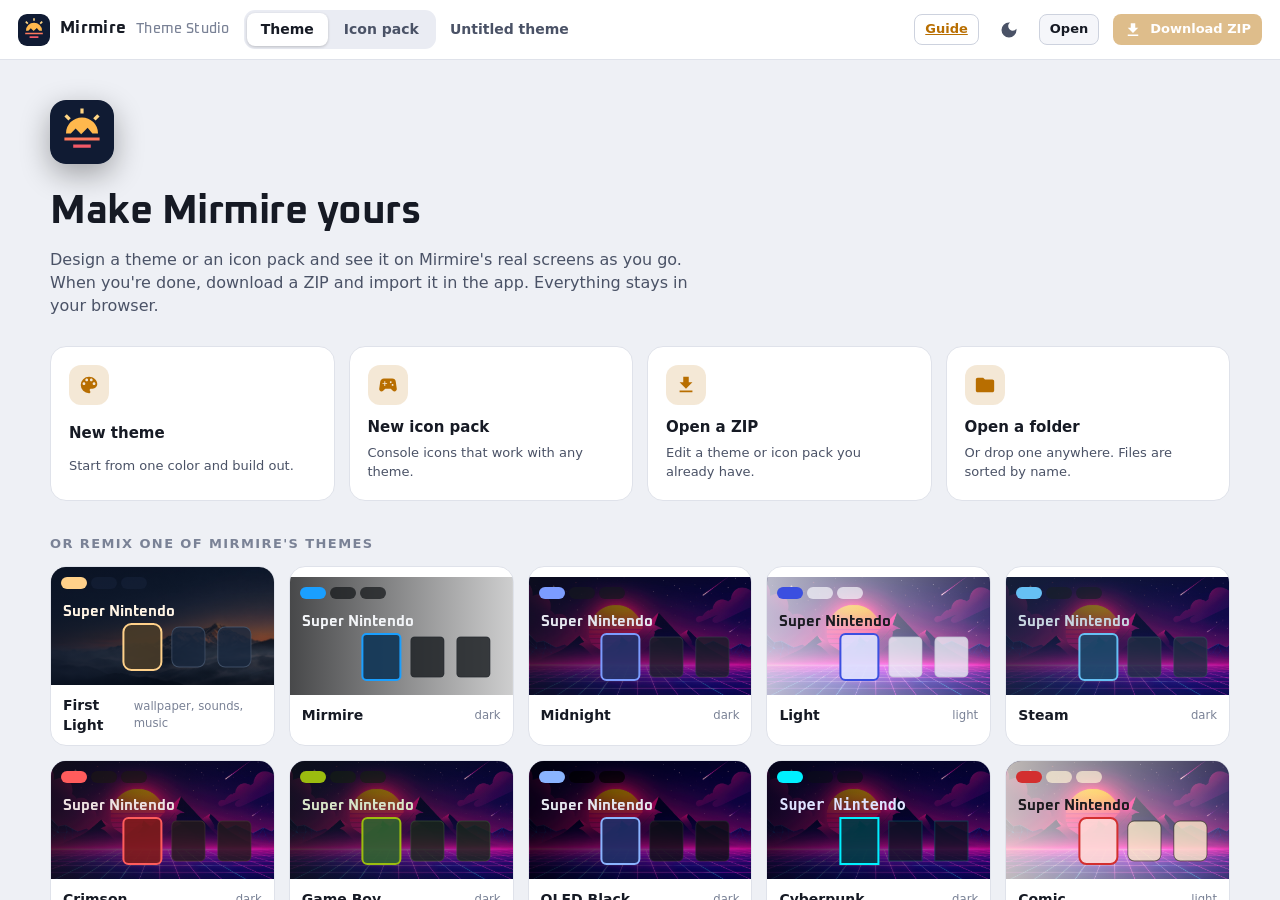
==== docs/theme-maker/index.html @ ee16c451 "Theme Studio: Mirmire logo, button hints that match the app, homebrew sample games Co-Authored-By: C" ====
<!doctype html>
<html lang="en">
<head>
  <meta charset="utf-8">
  <meta name="viewport" content="width=device-width, initial-scale=1">
  <title>Mirmire Theme Studio</title>
  <meta name="description" content="Design themes and console icon packs for Mirmire, the retro game launcher for Android, with a live preview of the app's screens.">
  <link rel="icon" href="assets/mirmire-icon.svg" type="image/svg+xml">
  <link rel="stylesheet" href="studio.css">
</head>
<body>
  <div class="app">
    <header class="bar">
      <div class="brand"><img class="mark" src="assets/mirmire-icon.svg" alt="" width="32" height="32">Mirmire <small>Theme Studio</small></div>
      <div class="seg" id="mode" role="tablist" aria-label="What you're making">
        <button data-mode="theme" class="on">Theme</button>
        <button data-mode="icons">Icon pack</button>
      </div>
      <span class="hide-sm" id="title" style="color:var(--ink-2);font-weight:600;overflow:hidden;text-overflow:ellipsis;white-space:nowrap"></span>
      <span class="spacer"></span>
      <a class="btn ghost small hide-sm" href="https://github.com/Mirmire-Launcher/mirmire/blob/main/docs/CREATING.md" target="_blank" rel="noopener">Guide</a>
      <button class="iconbtn" id="themeBtn" title="Light or dark page"><svg width="20" height="20" viewBox="0 0 24 24" fill="currentColor"><path d="M12 3a9 9 0 1 0 9 9c0-.46-.04-.92-.1-1.36a5.389 5.389 0 0 1-4.4 2.26 5.403 5.403 0 0 1-3.14-9.8c-.44-.06-.9-.1-1.36-.1z"/></svg></button>
      <button class="btn small" id="newBtn">Open</button>
      <button class="btn primary small" id="downloadTop"><svg viewBox="0 0 24 24" fill="currentColor"><path d="M19 9h-4V3H9v6H5l7 7 7-7zM5 18v2h14v-2H5z"/></svg>Download ZIP</button>
    </header>

    <div class="work">
      <nav class="nav" id="nav" aria-label="Sections"></nav>
      <section class="editor" id="editor" aria-label="Editor"></section>
      <section class="stage" aria-label="Live preview">
        <div class="stagebar">
          <div class="seg" id="scenes"></div>
          <span class="spacer"></span>
          <button class="btn small" id="pickBtn" title="Click part of the preview to edit its color">Pick</button>
          <button class="btn small on" id="soundBtn" title="Navigation sounds">Sounds</button>
          <button class="btn small" id="musicBtn" title="Play the theme's music">Music</button>
          <select class="input" id="glyphs" style="width:auto;padding:6px 8px" aria-label="Controller buttons" title="Which controller's buttons the hints show. Matches Settings › Controls in the app."></select>
          <select class="input" id="screenSize" style="width:auto;padding:6px 8px" aria-label="Screen"></select>
          <select class="input" id="frame" style="width:auto;padding:6px 8px" aria-label="Frame"><option value="device">Handheld</option><option value="flat">Screen only</option></select>
        </div>
        <div class="viewport" id="viewport">
          <div class="device" id="device">
            <i class="stick l"></i><i class="stick r"></i><i class="dpad"></i><span class="btns"><i></i><i></i><i></i><i></i><i></i><i></i><i></i><i></i><i></i></span>
            <div class="screen" id="screen" tabindex="0" aria-label="Preview. Use the arrow keys, Enter and Escape."><div class="screen-inner" id="screenInner"></div></div>
          </div>
        </div>
        <div class="stagefoot">
          <div class="paletteStrip" id="strip"></div>
          <div class="checks" id="checks"></div>
          <span class="tip">Arrow keys move · Enter opens · Esc goes back · Q / E switch tabs</span>
        </div>
      </section>
    </div>
  </div>

  <div class="start hidden" id="start"></div>
  <div class="dropzone hidden" id="dropzone"><div>Drop to add<small>A theme or icon pack ZIP, a folder, or loose images, videos and sounds. They're sorted by name.</small></div></div>
  <div class="toast hidden" id="toast" role="status"></div>

  <script type="module" src="js/app.js"></script>
</body>
</html>
---- docs/theme-maker/studio.css ----
@font-face { font-family: Oxanium; src: url("assets/fonts/oxanium_regular.ttf") format("truetype"); font-weight: 400; }
@font-face { font-family: Oxanium; src: url("assets/fonts/oxanium_medium.ttf") format("truetype"); font-weight: 500; }
@font-face { font-family: Oxanium; src: url("assets/fonts/oxanium_semibold.ttf") format("truetype"); font-weight: 600; }
@font-face { font-family: Oxanium; src: url("assets/fonts/oxanium_bold.ttf") format("truetype"); font-weight: 700 900; }

:root {
  --ink: #EEF1F8;
  --ink-2: #A9B1C6;
  --ink-3: #727B93;
  --bg: #0B0D14;
  --panel: #12151F;
  --panel-2: #181C28;
  --panel-3: #202535;
  --line: #262B3B;
  --line-2: #333A50;
  --accent: #FFD18A;
  --accent-ink: #241A11;
  --good: #4FD18B;
  --warn: #FFC857;
  --bad: #FF7A7A;
  --radius: 14px;
  color-scheme: dark;
}
:root[data-theme="light"] {
  --ink: #161A24; --ink-2: #4A5266; --ink-3: #7A8296; --bg: #EEF0F5; --panel: #FFFFFF; --panel-2: #F5F6FA;
  --panel-3: #EAECF3; --line: #DFE2EA; --line-2: #CDD2DE; --accent: #B86E00; --accent-ink: #FFFFFF; color-scheme: light;
}
@media (prefers-color-scheme: light) {
  :root:not([data-theme="dark"]) {
    --ink: #161A24; --ink-2: #4A5266; --ink-3: #7A8296; --bg: #EEF0F5; --panel: #FFFFFF; --panel-2: #F5F6FA;
    --panel-3: #EAECF3; --line: #DFE2EA; --line-2: #CDD2DE; --accent: #B86E00; --accent-ink: #FFFFFF; color-scheme: light;
  }
}

* { box-sizing: border-box; }
html, body { margin: 0; height: 100%; }
body { background: var(--bg); color: var(--ink); font: 14px/1.45 "Inter", "Source Sans 3", system-ui, -apple-system, sans-serif; }
button, input, select, textarea { font: inherit; color: inherit; }
button { cursor: pointer; }
code { font-family: ui-monospace, Menlo, monospace; font-size: .9em; background: var(--panel-3); padding: 1px 5px; border-radius: 5px; }
a { color: var(--accent); }
.hidden { display: none !important; }

/* ---------- app shell ---------- */
.app { display: grid; grid-template-rows: 60px 1fr; height: 100vh; }
.bar { display: flex; align-items: center; gap: 14px; padding: 0 18px; border-bottom: 1px solid var(--line); background: var(--panel); }
.brand { display: flex; align-items: center; gap: 10px; font-family: Oxanium, sans-serif; font-weight: 700; font-size: 17px; letter-spacing: .3px; white-space: nowrap; }
.brand .mark { width: 32px; height: 32px; border-radius: 9px; display: block; box-shadow: 0 0 0 1px #ffffff14; }
.brand small { color: var(--ink-3); font-weight: 500; font-family: inherit; }
.seg { display: inline-flex; padding: 3px; gap: 2px; border-radius: 11px; background: var(--panel-3); }
.seg button { border: 0; background: none; padding: 6px 14px; border-radius: 8px; color: var(--ink-2); font-weight: 600; white-space: nowrap; }
.seg button.on { background: var(--panel); color: var(--ink); box-shadow: 0 1px 3px #0003; }
.spacer { flex: 1; }
.btn { display: inline-flex; align-items: center; gap: 8px; border: 1px solid var(--line-2); background: var(--panel-2); padding: 8px 14px; border-radius: 10px; font-weight: 600; white-space: nowrap; }
.btn:hover { border-color: var(--ink-3); }
.btn.primary { background: var(--accent); color: var(--accent-ink); border-color: transparent; }
.btn.primary:disabled { opacity: .45; cursor: not-allowed; }
.btn.small { padding: 5px 10px; font-size: 13px; border-radius: 8px; }
.btn.ghost { background: none; }
.btn svg { width: 18px; height: 18px; }
.iconbtn { border: 0; background: none; color: var(--ink-2); padding: 6px; border-radius: 8px; display: inline-grid; place-items: center; }
.iconbtn:hover { background: var(--panel-3); color: var(--ink); }

.work { display: grid; grid-template-columns: 64px 380px 1fr; min-height: 0; }
.nav { border-right: 1px solid var(--line); background: var(--panel); display: flex; flex-direction: column; align-items: center; padding: 10px 0; gap: 4px; }
.nav button { width: 48px; height: 48px; border: 0; border-radius: 12px; background: none; color: var(--ink-3); display: grid; place-items: center; position: relative; }
.nav button:hover { color: var(--ink); background: var(--panel-3); }
.nav button.on { color: var(--accent); background: color-mix(in srgb, var(--accent) 14%, transparent); }
.nav button .dot { position: absolute; top: 9px; right: 9px; width: 7px; height: 7px; border-radius: 50%; background: var(--good); }
.nav button[data-tip]:hover::after { content: attr(data-tip); position: absolute; left: 54px; background: var(--panel-3); color: var(--ink); padding: 4px 9px; border-radius: 7px; font-size: 12px; white-space: nowrap; z-index: 20; border: 1px solid var(--line-2); }

.editor { border-right: 1px solid var(--line); background: var(--panel); overflow-y: auto; padding: 20px 20px 80px; }
.editor h2 { font-family: Oxanium, sans-serif; font-size: 20px; margin: 0 0 4px; }
.editor .lede { color: var(--ink-2); margin: 0 0 18px; }
.editor h3 { font-size: 12px; text-transform: uppercase; letter-spacing: 1.2px; color: var(--ink-3); margin: 22px 0 10px; }
.field { display: grid; gap: 6px; margin-bottom: 14px; }
.field > span { font-weight: 600; font-size: 13px; }
.field small, .hint { color: var(--ink-3); font-size: 12px; }
.input, select.input { width: 100%; padding: 9px 11px; border-radius: 10px; border: 1px solid var(--line-2); background: var(--panel-2); outline: none; }
.input:focus { border-color: var(--accent); }
.input.bad { border-color: var(--bad); }
.row2 { display: grid; grid-template-columns: 1fr 1fr; gap: 10px; }
.chips { display: flex; flex-wrap: wrap; gap: 6px; }
.chip { border: 1px solid var(--line-2); background: var(--panel-2); padding: 6px 11px; border-radius: 999px; font-weight: 600; font-size: 13px; color: var(--ink-2); }
.chip.on { background: var(--accent); color: var(--accent-ink); border-color: transparent; }
.toggle { display: flex; align-items: center; justify-content: space-between; gap: 12px; padding: 10px 0; border-bottom: 1px solid var(--line); }
.toggle:last-child { border-bottom: 0; }
.switch { appearance: none; width: 40px; height: 22px; border-radius: 99px; background: var(--line-2); position: relative; cursor: pointer; flex: none; transition: background .15s; }
.switch::after { content: ""; position: absolute; top: 3px; left: 3px; width: 16px; height: 16px; border-radius: 50%; background: #fff; transition: transform .15s; }
.switch:checked { background: var(--accent); }
.switch:checked::after { transform: translateX(18px); }
.slider { display: grid; grid-template-columns: 1fr 44px; align-items: center; gap: 10px; }
.slider input { accent-color: var(--accent); width: 100%; }
.slider output { text-align: right; color: var(--ink-2); font-variant-numeric: tabular-nums; }
.note { background: var(--panel-2); border: 1px solid var(--line); border-radius: 12px; padding: 10px 12px; color: var(--ink-2); font-size: 13px; }
.note.warn { border-color: color-mix(in srgb, var(--warn) 50%, var(--line)); }
.bad-text { color: var(--bad); font-size: 12px; }

/* colors */
.seedrow { display: grid; grid-template-columns: 54px 1fr; gap: 12px; align-items: center; }
.bigswatch { width: 54px; height: 54px; border-radius: 14px; border: 1px solid var(--line-2); position: relative; overflow: hidden; }
.bigswatch input { position: absolute; inset: -10px; width: 80px; height: 80px; opacity: 0; cursor: pointer; }
.picks { display: flex; gap: 6px; flex-wrap: wrap; }
.pick { width: 26px; height: 26px; border-radius: 8px; border: 2px solid transparent; outline: 1px solid var(--line-2); }
.pick:hover { transform: scale(1.1); }
.colorlist { display: grid; gap: 4px; }
.crow { display: grid; grid-template-columns: 34px 1fr 96px; gap: 10px; align-items: center; padding: 5px 6px; border-radius: 10px; }
.crow:hover, .crow.flash { background: var(--panel-2); }
.crow.flash { outline: 2px solid var(--accent); }
.crow .sw { width: 34px; height: 34px; border-radius: 9px; border: 1px solid var(--line-2); position: relative; overflow: hidden; background-image: linear-gradient(45deg, #8884 25%, transparent 25%, transparent 75%, #8884 75%), linear-gradient(45deg, #8884 25%, transparent 25%, transparent 75%, #8884 75%); background-size: 10px 10px; background-position: 0 0, 5px 5px; }
.crow .sw i { position: absolute; inset: 0; }
.crow .sw input { position: absolute; inset: -8px; width: 60px; height: 60px; opacity: 0; cursor: pointer; }
.crow b { display: block; font-size: 13px; }
.crow small { color: var(--ink-3); font-size: 12px; }
.crow .input { padding: 6px 8px; font-family: ui-monospace, Menlo, monospace; font-size: 12px; }
.crow.unset .input { color: var(--ink-3); }

/* drops */
.drop { position: relative; border: 1.5px dashed var(--line-2); border-radius: 12px; padding: 12px; background: var(--panel-2); display: grid; grid-template-columns: 56px 1fr auto; gap: 12px; align-items: center; min-height: 72px; transition: border-color .15s, background .15s; }
.drop.over { border-color: var(--accent); background: color-mix(in srgb, var(--accent) 8%, var(--panel-2)); }
.drop .thumb { width: 56px; height: 48px; border-radius: 8px; background: var(--panel-3); display: grid; place-items: center; overflow: hidden; color: var(--ink-3); }
.drop .thumb img, .drop .thumb video { width: 100%; height: 100%; object-fit: cover; }
.drop .thumb.contain img { object-fit: contain; }
.drop b { display: block; font-size: 13px; }
.drop small { color: var(--ink-3); font-size: 12px; display: block; overflow: hidden; text-overflow: ellipsis; white-space: nowrap; max-width: 190px; }
.drop .warn { color: var(--warn); font-size: 12px; }
.drop input[type=file] { position: absolute; inset: 0; opacity: 0; cursor: pointer; }
.drop .tools { display: flex; gap: 2px; position: relative; z-index: 2; }
.stack { display: grid; gap: 8px; }

.sysgrid { display: grid; grid-template-columns: repeat(4, 1fr); gap: 8px; }
.sys { position: relative; aspect-ratio: 1; border-radius: 12px; border: 1.5px dashed var(--line-2); background: var(--panel-2); display: grid; place-items: center; overflow: hidden; }
.sys.has { border-style: solid; border-color: var(--line); }
.sys.over { border-color: var(--accent); }
.sys img, .sys video { width: 74%; height: 74%; object-fit: contain; }
.sys.bgcell img, .sys.bgcell video { width: 100%; height: 100%; object-fit: cover; }
.sys .lbl { position: absolute; left: 0; right: 0; bottom: 0; font-size: 10px; text-align: center; padding: 3px; background: linear-gradient(transparent, #000a); color: #fff; font-weight: 600; }
.sys .badge { position: absolute; top: 4px; right: 4px; font-size: 9px; background: #000a; color: #fff; padding: 1px 5px; border-radius: 6px; }
.sys .ghost { color: var(--ink-3); font-size: 11px; text-align: center; padding: 6px; }
.sys input[type=file] { position: absolute; inset: 0; opacity: 0; cursor: pointer; }
.sys .x { position: absolute; top: 3px; left: 3px; z-index: 2; background: #000a; color: #fff; border: 0; border-radius: 6px; width: 20px; height: 20px; display: none; padding: 0; line-height: 20px; }
.sys:hover .x { display: block; }
.sys.focus { outline: 2px solid var(--accent); outline-offset: 2px; }

.soundgrid { display: grid; gap: 6px; }
.sound { display: grid; grid-template-columns: 34px 1fr auto; gap: 10px; align-items: center; padding: 8px 10px; border: 1.5px dashed var(--line-2); border-radius: 11px; background: var(--panel-2); position: relative; }
.sound.has { border-style: solid; border-color: var(--line); }
.sound.over { border-color: var(--accent); }
.sound .play { width: 34px; height: 34px; border-radius: 50%; border: 0; background: var(--panel-3); display: grid; place-items: center; color: var(--ink); position: relative; z-index: 2; }
.sound.has .play { background: var(--accent); color: var(--accent-ink); }
.sound b { font-size: 13px; }
.sound small { color: var(--ink-3); font-size: 12px; display: block; }
.sound input[type=file] { position: absolute; inset: 0; opacity: 0; cursor: pointer; }
.sound .tools { position: relative; z-index: 2; display: flex; align-items: center; gap: 4px; }

/* ---------- stage ---------- */
.stage { min-width: 0; display: grid; grid-template-columns: minmax(0, 1fr); grid-template-rows: auto 1fr auto; background:
  radial-gradient(1200px 600px at 50% 40%, color-mix(in srgb, var(--stage-glow, #7C9CFF) 14%, transparent), transparent 70%), var(--bg); }
.stagebar { display: flex; align-items: center; gap: 10px; padding: 14px 20px 0; flex-wrap: wrap; }
.stagebar .seg button { padding: 6px 12px; }
.viewport { position: relative; min-height: 0; min-width: 0; display: grid; place-items: center; padding: 18px; overflow: hidden; }
.device { position: relative; padding: 18px 70px; border-radius: 46px; background: linear-gradient(160deg, #2A2F3D, #12151D); box-shadow: 0 30px 80px #0008, inset 0 1px 0 #ffffff1a, inset 0 -2px 0 #0006; transform-origin: center; }
.device.flat { padding: 10px; border-radius: 22px; }
.device .stick { position: absolute; width: 38px; height: 38px; border-radius: 50%; background: radial-gradient(circle at 40% 35%, #3a4050, #15181f); box-shadow: 0 0 0 3px var(--light, #FFD18A), 0 0 18px 3px var(--light, #FFD18A); }
.device .stick.l { left: 16px; top: 32%; }
.device .stick.r { right: 16px; top: 52%; --light: var(--light-r, #FFD18A); }
.device .btns { position: absolute; right: 14px; top: 14%; display: grid; grid-template-columns: repeat(3, 12px); gap: 2px; }
.device .btns i { width: 12px; height: 12px; border-radius: 50%; background: #3a4050; }
.device .btns i:nth-child(odd) { visibility: hidden; }
.device .dpad { position: absolute; left: 22px; top: 64%; width: 28px; height: 28px; background: linear-gradient(#3a4050, #3a4050) center/9px 100% no-repeat, linear-gradient(#3a4050, #3a4050) center/100% 9px no-repeat; }
.device.flat .stick, .device.flat .btns, .device.flat .dpad { display: none; }
.screen { position: relative; overflow: hidden; border-radius: 10px; background: #000; }
.screen-inner { transform-origin: 0 0; position: absolute; left: 0; top: 0; }
.stagefoot { display: flex; align-items: center; gap: 14px; padding: 0 20px 16px; flex-wrap: wrap; justify-content: center; }
.paletteStrip { display: flex; border-radius: 10px; overflow: hidden; border: 1px solid var(--line); }
.paletteStrip button { width: 26px; height: 26px; border: 0; }
.checks { display: flex; gap: 8px; flex-wrap: wrap; }
.check { font-size: 12px; padding: 4px 10px; border-radius: 99px; background: var(--panel); border: 1px solid var(--line); color: var(--ink-2); display: inline-flex; gap: 6px; align-items: center; }
.check b { font-variant-numeric: tabular-nums; }
.check.good b { color: var(--good); }
.check.low b { color: var(--warn); }
.check.bad b { color: var(--bad); }
.tip { color: var(--ink-3); font-size: 12px; }

/* ---------- start screen ---------- */
.start { position: fixed; inset: 60px 0 0; background: var(--bg); overflow-y: auto; z-index: 30; padding: 40px 32px 60px; }
.start-in { max-width: 1180px; margin: 0 auto; }
.start h1 { font-family: Oxanium, sans-serif; font-size: 40px; margin: 0 0 8px; letter-spacing: -.5px; }
.start .lede { color: var(--ink-2); font-size: 16px; max-width: 640px; margin: 0 0 28px; }
.ways { display: grid; grid-template-columns: repeat(4, 1fr); gap: 14px; margin-bottom: 34px; }
.way { position: relative; text-align: left; border: 1px solid var(--line); background: var(--panel); border-radius: 16px; padding: 18px; display: grid; gap: 6px; transition: transform .15s, border-color .15s; }
.way:hover { transform: translateY(-2px); border-color: var(--accent); }
.way .ic { width: 40px; height: 40px; border-radius: 12px; display: grid; place-items: center; background: color-mix(in srgb, var(--accent) 16%, transparent); color: var(--accent); margin-bottom: 6px; }
.way b { font-size: 15px; }
.way span { color: var(--ink-2); font-size: 13px; }
.way input[type=file] { position: absolute; inset: 0; opacity: 0; cursor: pointer; }
.start h2 { font-size: 13px; text-transform: uppercase; letter-spacing: 1.4px; color: var(--ink-3); margin: 0 0 12px; }
.gallery { display: grid; grid-template-columns: repeat(auto-fill, minmax(210px, 1fr)); gap: 14px; }
.tpl { border: 1px solid var(--line); background: var(--panel); border-radius: 16px; padding: 0; overflow: hidden; text-align: left; transition: transform .15s, border-color .15s; }
.tpl:hover { transform: translateY(-3px); border-color: var(--accent); }
.tpl .mini { height: 118px; position: relative; overflow: hidden; }
.tpl .meta { padding: 10px 12px; display: flex; align-items: center; justify-content: space-between; }
.tpl .meta b { font-size: 14px; }
.tpl .meta small { color: var(--ink-3); }
.mini .mbg { position: absolute; inset: 0; background-size: cover; background-position: center; }
.mini .mtabs { position: absolute; left: 10px; top: 10px; display: flex; gap: 4px; }
.mini .mtabs i { height: 12px; width: 26px; border-radius: 9px; }
.mini .mname { position: absolute; left: 12px; top: 34px; font-weight: 800; font-size: 15px; }
.mini .mtiles { position: absolute; left: 50%; bottom: 14px; display: flex; gap: 6px; transform: translateX(-30%); }
.mini .mtiles i { width: 40px; height: 48px; display: block; }

.toast { position: fixed; bottom: 22px; left: 50%; transform: translateX(-50%); background: var(--panel-3); color: var(--ink); border: 1px solid var(--line-2); padding: 10px 16px; border-radius: 12px; z-index: 60; box-shadow: 0 10px 30px #0006; transition: opacity .2s; }
.dropzone { position: fixed; inset: 0; z-index: 50; background: color-mix(in srgb, var(--bg) 80%, transparent); display: grid; place-items: center; pointer-events: none; }
.dropzone div { border: 2px dashed var(--accent); border-radius: 24px; padding: 40px 60px; font-size: 18px; font-weight: 600; background: var(--panel); text-align: center; }
.dropzone small { display: block; color: var(--ink-3); font-weight: 400; font-size: 14px; margin-top: 6px; }

dialog { border: 1px solid var(--line-2); background: var(--panel); color: var(--ink); border-radius: 18px; padding: 22px; max-width: 560px; width: calc(100% - 32px); }
dialog::backdrop { background: #0009; }
dialog h2 { margin: 0 0 6px; font-family: Oxanium, sans-serif; }
.filelist { max-height: 240px; overflow: auto; font-family: ui-monospace, Menlo, monospace; font-size: 12px; background: var(--panel-2); border: 1px solid var(--line); border-radius: 10px; padding: 8px 10px; color: var(--ink-2); margin: 10px 0; }

@media (max-width: 1100px) {
  .work { grid-template-columns: 56px minmax(0, 1fr); grid-template-rows: auto auto; }
  .stage { grid-column: 1 / -1; grid-row: 1; min-height: 420px; }
  .nav { grid-row: 2; }
  .editor { grid-row: 2; }
  .app { height: auto; }
  .ways { grid-template-columns: 1fr 1fr; }
}
@media (max-width: 640px) {
  .bar { gap: 8px; padding: 0 12px; }
  .brand small, .bar .hide-sm { display: none; }
  .work { grid-template-columns: minmax(0, 1fr); grid-template-rows: auto auto auto; }
  .app { grid-template-columns: minmax(0, 1fr); }
  .brand { font-size: 0; gap: 0; }
  .bar .seg button { padding: 6px 10px; }
  #newBtn { padding: 5px 8px; }
  #downloadTop { font-size: 0; gap: 0; padding: 7px 9px; }
  body { overflow-x: hidden; }
  .stage { grid-row: 1; min-height: 0; }
  .nav { grid-row: 2; flex-direction: row; overflow-x: auto; border-right: 0; border-bottom: 1px solid var(--line); padding: 4px 8px; justify-content: flex-start; position: sticky; top: 0; z-index: 10; }
  .editor { grid-row: 3; }
  .nav button[data-tip]:hover::after { display: none; }
  .device { padding: 8px; border-radius: 18px; }
  .device .stick, .device .btns, .device .dpad { display: none; }
  .viewport { padding: 10px; }
  .stagebar { padding: 10px 12px 0; }
  .stagebar .seg { max-width: 100%; overflow-x: auto; }
  .stagebar .spacer { display: none; }
  .stagefoot { padding: 0 12px 12px; }
  .stagefoot .tip { display: none; }
  #frame { display: none; }
  .editor { padding: 16px; }
  .ways { grid-template-columns: 1fr; }
  .start { padding: 24px 16px; }
  .start h1 { font-size: 30px; }
  .sysgrid { grid-template-columns: repeat(3, 1fr); }
}

/* ======================================================================
   The mock: Mirmire's screens. Values are dp from the app's Compose code.
   ====================================================================== */
.mock { position: relative; overflow: hidden; font-size: 16px; line-height: 1.25; letter-spacing: .15px; user-select: none; }
.mock * { box-sizing: border-box; }
.mock :where(button) { border: 0; background: none; color: inherit; font: inherit; padding: 0; text-align: left; letter-spacing: inherit; cursor: pointer; }
.m-wall { position: absolute; inset: 0; width: 100%; height: 100%; object-fit: cover; }
.m-content { position: absolute; inset: 0; display: flex; flex-direction: column; }
.mock.with-rail .m-content { left: 72px; }
.m-status { height: 24px; flex: none; display: flex; justify-content: space-between; align-items: center; padding: 0 16px; font-size: 13px; font-weight: 500; color: var(--on-bg); font-family: Roboto, system-ui, sans-serif; }
.m-status-r { display: flex; gap: 5px; align-items: center; }
.m-body { flex: 1; min-height: 0; position: relative; padding: 4px 16px 10px; display: flex; flex-direction: column; }
.mock.with-rail .m-body { padding: 4px 24px 10px; }
.m-muted { color: var(--on-sv); }
.m-label-m { font-size: 12px; font-weight: 500; letter-spacing: .5px; }
.m-body-s { font-size: 12px; }
.m-body-m { font-size: 14px; }
.m-title-s { font-size: 14px; font-weight: 600; }
.m-title-l { font-size: 22px; font-weight: 700; color: var(--on-bg); }
.m-headline-s { font-size: 24px; font-weight: 700; color: var(--on-bg); }

/* FocusTile */
.m-tile { position: relative; background: color-mix(in srgb, var(--sc) 92%, transparent); border: var(--rest-border) !important; border-radius: var(--radius); color: var(--on-surface); transition: transform .18s cubic-bezier(.3,1.4,.6,1), background .15s, box-shadow .15s; }
.m-tile.sel { background: color-mix(in srgb, var(--pc) 85%, transparent); border: 2px solid color-mix(in srgb, var(--primary) 80%, transparent) !important; }
.m-tile.foc { background: var(--sch) !important; border: var(--focus-w) solid var(--primary) !important; box-shadow: 0 6px 16px color-mix(in srgb, var(--primary) 45%, transparent); transform: scale(1.04); z-index: 2; }
.mock.cut .m-tile:not(.m-pill):not(.m-round), .mock.cut .m-panel { border-radius: 0; clip-path: polygon(var(--radius) 0, calc(100% - var(--radius)) 0, 100% var(--radius), 100% calc(100% - var(--radius)), calc(100% - var(--radius)) 100%, var(--radius) 100%, 0 calc(100% - var(--radius)), 0 var(--radius)); }
@supports (corner-shape: bevel) {
  .mock.cut .m-tile:not(.m-pill):not(.m-round), .mock.cut .m-panel { clip-path: none; border-radius: var(--radius); corner-shape: bevel; }
}

/* top bar */
.m-topbar { display: flex; align-items: center; gap: 8px; padding: 6px 16px 0; height: 56px; flex: none; }
.m-tabs { display: flex; gap: 6px; flex: 1; align-items: center; padding: 0 8px; }
.m-pill { border-radius: 999px !important; }
.m-tab { display: inline-flex; align-items: center; gap: 8px; padding: 9px 14px; background: color-mix(in srgb, var(--surface) 55%, transparent); font-weight: 500; }
.m-tab.on { background: var(--primary); color: var(--on-primary); font-weight: 700; }
.m-round { width: 44px; height: 44px; border-radius: 50% !important; display: inline-grid !important; place-items: center; background: var(--sch); flex: none; }

/* side rail */
.m-rail { position: absolute; left: 0; top: 0; bottom: 0; width: 72px; background: var(--surface); display: flex; flex-direction: column; align-items: center; gap: 6px; padding: 30px 0 14px; z-index: 3; }
.m-rail-item { width: 52px; height: 44px; border-radius: 14px; display: grid !important; place-items: center; color: var(--on-sv); }
.m-rail-item.on { background: color-mix(in srgb, var(--primary) 14%, transparent); color: var(--primary); }

/* consoles */
.m-hero { padding: 6px 8px 0; }
.m-kicker { font-size: 14px; font-weight: 700; letter-spacing: 2px; display: flex; gap: 6px; align-items: center; }
.m-hero-name { font-size: 36px; font-weight: 800; color: var(--on-bg); line-height: 1.15; white-space: nowrap; }
.m-count { display: flex; align-items: center; gap: 4px; color: var(--on-sv); font-size: 12px; font-weight: 500; margin-top: 4px; }
.m-wheel { flex: 1; position: relative; display: flex; align-items: center; overflow: visible; }
.m-wheel-track { display: flex; align-items: center; gap: 4px; transition: transform .35s cubic-bezier(.2,.8,.2,1); width: max-content; position: absolute; }
.m-console { display: block; overflow: hidden; flex: none; transition: transform .25s, opacity .25s; }
.m-console.far { transform: scale(.8); opacity: .55; }
.m-console.sel.foc { transform: scale(1); }
.m-console-tint { position: absolute; inset: 0; }
.m-console-icon { position: absolute; inset: 14%; display: grid; place-items: center; }
.m-console-icon img { max-width: 100%; max-height: 100%; object-fit: contain; filter: drop-shadow(0 4px 8px #0006); }
.m-noicon { color: var(--on-sv); opacity: .6; }

/* games */
.m-games-head { display: flex; align-items: center; gap: 8px; padding: 6px 4px 10px; }
.m-games-title { display: flex; align-items: center; gap: 10px; flex: 1; min-width: 0; }
.m-games-title .m-title-l { white-space: nowrap; overflow: hidden; text-overflow: ellipsis; }
.m-sysicon { width: 36px; height: 36px; display: grid; place-items: center; flex: none; }
.m-sysicon.sm { width: 18px; height: 18px; }
.m-sysicon img { max-width: 100%; max-height: 100%; object-fit: contain; }
.m-sysicon svg { width: 100%; height: 100%; }
.m-switcher { display: flex; gap: 6px; padding: 3px 10px; border-radius: 999px; background: color-mix(in srgb, var(--sch) 90%, transparent); }
.m-seg { display: inline-flex; align-items: center; gap: 6px; padding: 5px 12px; border-radius: 999px; font-size: 14px; font-weight: 700; color: var(--on-surface); }
.m-seg.on { background: var(--primary); color: var(--on-primary); }
.m-chip { display: inline-flex; align-items: center; gap: 6px; padding: 8px 14px; border-radius: 999px; background: color-mix(in srgb, var(--sch) 90%, transparent); font-size: 14px; font-weight: 500; white-space: nowrap; border: var(--rest-border); }
.m-split { flex: 1; min-height: 0; display: flex; gap: 16px; }
.m-panel { background: color-mix(in srgb, var(--surface) 82%, transparent); border-radius: var(--radius); }
.m-list { flex: .45; padding: 8px; display: flex; flex-direction: column; gap: 4px; overflow: hidden; min-width: 0; }
.m-row { display: flex !important; align-items: center; gap: 12px; padding: 10px 12px; border-radius: 12px !important; background: transparent; flex: none; }
.mock.cut .m-row { clip-path: none !important; }
.m-row.foc { transform: scale(1.02); }
.m-thumb { width: 36px; height: 36px; border-radius: 6px; overflow: hidden; flex: none; }
.m-thumb svg { width: 100%; height: 100%; }
.m-row-text { flex: 1; min-width: 0; display: grid; }
.m-row-text b { font-weight: 500; white-space: nowrap; overflow: hidden; text-overflow: ellipsis; }
.m-row.sel b, .m-row.foc b { font-weight: 700; }
.m-row-text small { font-size: 11px; color: var(--on-sv); font-weight: 500; }
.m-stage { flex: .55; padding: 14px; display: flex; flex-direction: column; gap: 10px; min-width: 0; overflow: hidden; }
.m-stage-media { display: flex; gap: 10px; flex: 1; min-height: 0; }
.m-media { flex: 1.7; border-radius: 14px; background: #000; overflow: hidden; }
.m-media svg, .m-box svg, .m-cover svg, .m-game-art svg, .m-card-art svg, .m-thumb svg { width: 100%; height: 100%; display: block; }
.m-art { width: 100%; height: 100%; object-fit: cover; display: block; }
.m-art.pixel { image-rendering: pixelated; }
.m-box .m-art, .m-media .m-art { object-fit: contain; position: absolute; inset: 0; }
.m-media, .m-box { position: relative; }
.m-stage-media { min-height: 34%; }
.m-box { flex: 1; border-radius: 6px; overflow: hidden; }
.m-stage-meta { display: flex; align-items: center; gap: 6px; }
.m-stage-title { font-size: 26px; font-weight: 800; line-height: 30px; color: var(--on-surface); }
.m-info { display: flex; align-items: center; gap: 4px; color: var(--on-sv); font-size: 12px; font-weight: 500; }
.m-actions { display: flex; align-items: center; gap: 10px; }
.m-status-pill { display: inline-flex; align-items: center; gap: 5px; padding: 4px 10px; border-radius: 999px; font-size: 12px; font-weight: 600; margin-left: auto; white-space: nowrap; }
.m-play { display: inline-flex !important; align-items: center; gap: 8px; min-height: 48px; padding: 12px 22px !important; border-radius: 12px; background: linear-gradient(135deg, var(--play-1), var(--play-2)) !important; color: var(--on-primary) !important; font-weight: 800; letter-spacing: .5px; box-shadow: 0 6px 6px color-mix(in srgb, var(--play-1) 30%, transparent); transition: transform .15s; white-space: nowrap; }
.m-play.foc { border: 2px solid rgba(255,255,255,.9) !important; transform: scale(1.05); box-shadow: 0 8px 18px color-mix(in srgb, var(--play-1) 55%, transparent); }
.mock .m-play:hover { transform: scale(1.03); }

/* game page */
.mock.scene-game .m-body { padding: 0; }
.m-game-art { position: absolute; inset: -20px; opacity: .15; filter: blur(6px); }
.m-iconbtn { position: absolute; left: 4px; top: 4px; width: 48px; height: 48px; display: grid !important; place-items: center; color: var(--on-surface); z-index: 2; }
.m-game { position: absolute; inset: 52px 24px 16px; display: flex; gap: 24px; align-items: flex-start; }
.m-cover { width: 260px; flex: none; aspect-ratio: 16 / 15; border-radius: 16px; overflow: hidden; background: #000; max-height: 100%; }
.m-game-col { display: flex; flex-direction: column; gap: 12px; min-width: 0; }
.m-headline { font-size: 32px; font-weight: 700; color: var(--on-bg); line-height: 1.1; }
.m-pills { display: flex; gap: 8px; flex-wrap: wrap; }
.m-pills .m-status-pill { margin-left: 0; }
.m-info-pill { display: inline-flex; align-items: center; gap: 5px; padding: 4px 10px; border-radius: 999px; background: var(--sch); font-size: 12px; font-weight: 500; white-space: nowrap; }
.m-action { display: inline-flex !important; align-items: center; gap: 8px; padding: 12px 20px; border-radius: 14px !important; background: var(--sch); font-weight: 700; letter-spacing: .5px; white-space: nowrap; }
.m-action.primary { background: var(--primary); color: var(--on-primary); }
.mock.cut .m-action, .mock.cut .m-setrow { clip-path: none !important; }

/* spotlight */
.m-spot { overflow: hidden; display: flex; flex-direction: column; gap: 4px; }
.m-weekly { display: flex; align-items: center; gap: 14px; padding: 12px 16px; border-radius: var(--radius); background: color-mix(in srgb, var(--surface) 82%, transparent); border: var(--rest-border); }
.m-weekly-badge { width: 56px; height: 56px; border-radius: 10px; display: grid; place-items: center; background: color-mix(in srgb, var(--tertiary) 18%, transparent); color: var(--tertiary); flex: none; }
.m-weekly .m-kicker { font-size: 12px; letter-spacing: 1px; }
.m-weekly .m-title-l { font-size: 18px; }
.m-section { font-size: 22px; font-weight: 700; color: var(--on-bg); padding: 12px 24px 8px; position: relative; }
.m-section.under::after { content: ""; position: absolute; left: 24px; bottom: 2px; width: 40px; height: 2px; background: var(--primary); }
.m-shelf { display: flex; gap: 12px; padding: 0 4px; }
.m-card { width: 112px; flex: none; overflow: hidden; display: flex !important; flex-direction: column; }
.m-card.foc { transform: scale(1.06); }
.m-card-art { height: 120px; background: var(--sv); display: block; }
.m-card-foot { padding: 8px 10px; display: grid; }
.m-card-foot b { font-size: 14px; font-weight: 600; white-space: nowrap; overflow: hidden; text-overflow: ellipsis; }
.m-card-foot small { font-size: 11px; color: var(--on-sv); white-space: nowrap; overflow: hidden; text-overflow: ellipsis; }

/* settings */
.mock.scene-settings .m-body { padding: 4px 16px 16px; }
.m-settings { display: flex; gap: 20px; flex: 1; min-height: 0; }
.m-setrail { width: 230px; flex: none; display: flex; flex-direction: column; gap: 6px; overflow: hidden; padding: 0 4px; margin: 0 -4px; }
.m-sethead { display: flex; align-items: center; gap: 12px; margin-bottom: 6px; }
.m-cat { display: flex !important; align-items: center; gap: 14px; padding: 11px 14px; border-radius: 14px !important; background: color-mix(in srgb, var(--sc) 40%, transparent); font-weight: 500; flex: none; }
.m-cat.sel { font-weight: 700; }
.mock.cut .m-cat { clip-path: none !important; }
.m-pane { flex: 1; min-width: 0; display: flex; flex-direction: column; gap: 12px; overflow: hidden; padding: 4px 8px 0; margin: -4px -8px 0; }
.m-panetitle { display: flex; align-items: center; gap: 12px; }
.m-group { text-transform: uppercase; font-size: 12px; font-weight: 700; letter-spacing: 1.5px; color: var(--primary); padding: 8px 0 0 4px; }
.m-setrow { display: flex !important; align-items: center; gap: 14px; padding: 12px 14px; border-radius: 16px !important; flex: none; }
.m-setrow.foc { transform: scale(1.02); }
.m-rowicon { width: 40px; height: 40px; border-radius: 12px; display: grid; place-items: center; color: var(--primary); background: color-mix(in srgb, var(--primary) 15%, transparent); flex: none; }
.m-switch { width: 50px; height: 28px; border-radius: 99px; padding: 3px; background: color-mix(in srgb, var(--outline) 60%, transparent); display: flex; flex: none; }
.m-switch span { width: 22px; height: 22px; border-radius: 50%; background: var(--surface); display: grid; place-items: center; color: var(--primary); }
.m-switch.on { background: var(--primary); justify-content: flex-end; }
.m-switch.on span { background: var(--on-primary); }

/* hints */
.m-hints { position: absolute; right: 12px; bottom: 12px; display: flex; gap: 16px; padding: 6px 14px; border-radius: 99px; background: rgba(0,0,0,.55); color: #fff; font-size: 12px; font-weight: 500; z-index: 5; font-family: Roboto, system-ui, sans-serif; }
.m-hints > span { display: inline-flex; align-items: center; gap: 6px; }
.m-glyph { border-radius: 50%; display: inline-grid; place-items: center; font-weight: 900; line-height: 1; flex: none; }
.m-glyph.sq { background: rgba(255,255,255,.9); color: #15171C; display: inline-flex; align-items: center; justify-content: center; }
.m-glyph.sq b { font-weight: 900; }
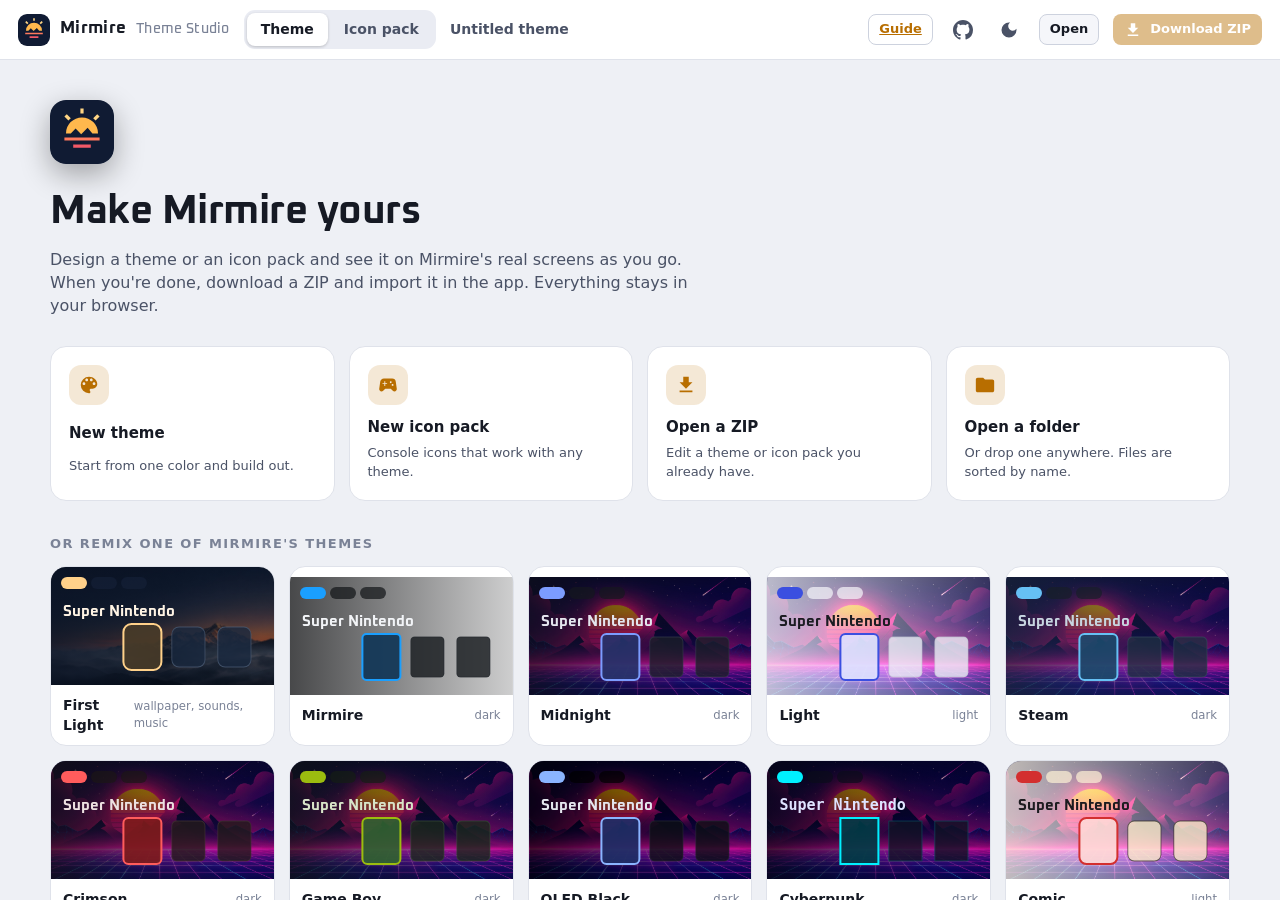
==== commit f8bc8ae7: "Landing page: light and dark mode, icons on links, GitHub links, Download hover fix Co-Authored-By: " ====
--- a/docs/theme-maker/index.html
+++ b/docs/theme-maker/index.html
@@ -19,6 +19,7 @@
       <span class="hide-sm" id="title" style="color:var(--ink-2);font-weight:600;overflow:hidden;text-overflow:ellipsis;white-space:nowrap"></span>
       <span class="spacer"></span>
       <a class="btn ghost small hide-sm" href="https://github.com/Mirmire-Launcher/mirmire/blob/main/docs/CREATING.md" target="_blank" rel="noopener">Guide</a>
+      <a class="iconbtn" href="https://github.com/Mirmire-Launcher/mirmire" target="_blank" rel="noopener" title="Mirmire on GitHub" aria-label="Mirmire on GitHub"><svg width="20" height="20" viewBox="0 0 16 16" fill="currentColor" aria-hidden="true"><path d="M8 0C3.58 0 0 3.58 0 8c0 3.54 2.29 6.53 5.47 7.59.4.07.55-.17.55-.38 0-.19-.01-.82-.01-1.49-2.01.37-2.53-.49-2.69-.94-.09-.23-.48-.94-.82-1.13-.28-.15-.68-.52-.01-.53.63-.01 1.08.58 1.23.82.72 1.21 1.87.87 2.33.66.07-.52.28-.87.51-1.07-1.78-.2-3.64-.89-3.64-3.95 0-.87.31-1.59.82-2.15-.08-.2-.36-1.02.08-2.12 0 0 .67-.21 2.2.82.64-.18 1.32-.27 2-.27.68 0 1.36.09 2 .27 1.53-1.04 2.2-.82 2.2-.82.44 1.1.16 1.92.08 2.12.51.56.82 1.27.82 2.15 0 3.07-1.87 3.75-3.65 3.95.29.25.54.73.54 1.48 0 1.07-.01 1.93-.01 2.2 0 .21.15.46.55.38A8.013 8.013 0 0016 8c0-4.42-3.58-8-8-8z"/></svg></a>
       <button class="iconbtn" id="themeBtn" title="Light or dark page"><svg width="20" height="20" viewBox="0 0 24 24" fill="currentColor"><path d="M12 3a9 9 0 1 0 9 9c0-.46-.04-.92-.1-1.36a5.389 5.389 0 0 1-4.4 2.26 5.403 5.403 0 0 1-3.14-9.8c-.44-.06-.9-.1-1.36-.1z"/></svg></button>
       <button class="btn small" id="newBtn">Open</button>
       <button class="btn primary small" id="downloadTop"><svg viewBox="0 0 24 24" fill="currentColor"><path d="M19 9h-4V3H9v6H5l7 7 7-7zM5 18v2h14v-2H5z"/></svg>Download ZIP</button>
--- a/docs/theme-maker/studio.css
+++ b/docs/theme-maker/studio.css
@@ -57,6 +57,7 @@
 .btn.primary:disabled { opacity: .45; cursor: not-allowed; }
 .btn.small { padding: 5px 10px; font-size: 13px; border-radius: 8px; }
 .btn.ghost { background: none; }
+.btn.danger { background: var(--bad); color: #fff; border-color: transparent; }
 .btn svg { width: 18px; height: 18px; }
 .iconbtn { border: 0; background: none; color: var(--ink-2); padding: 6px; border-radius: 8px; display: inline-grid; place-items: center; }
 .iconbtn:hover { background: var(--panel-3); color: var(--ink); }
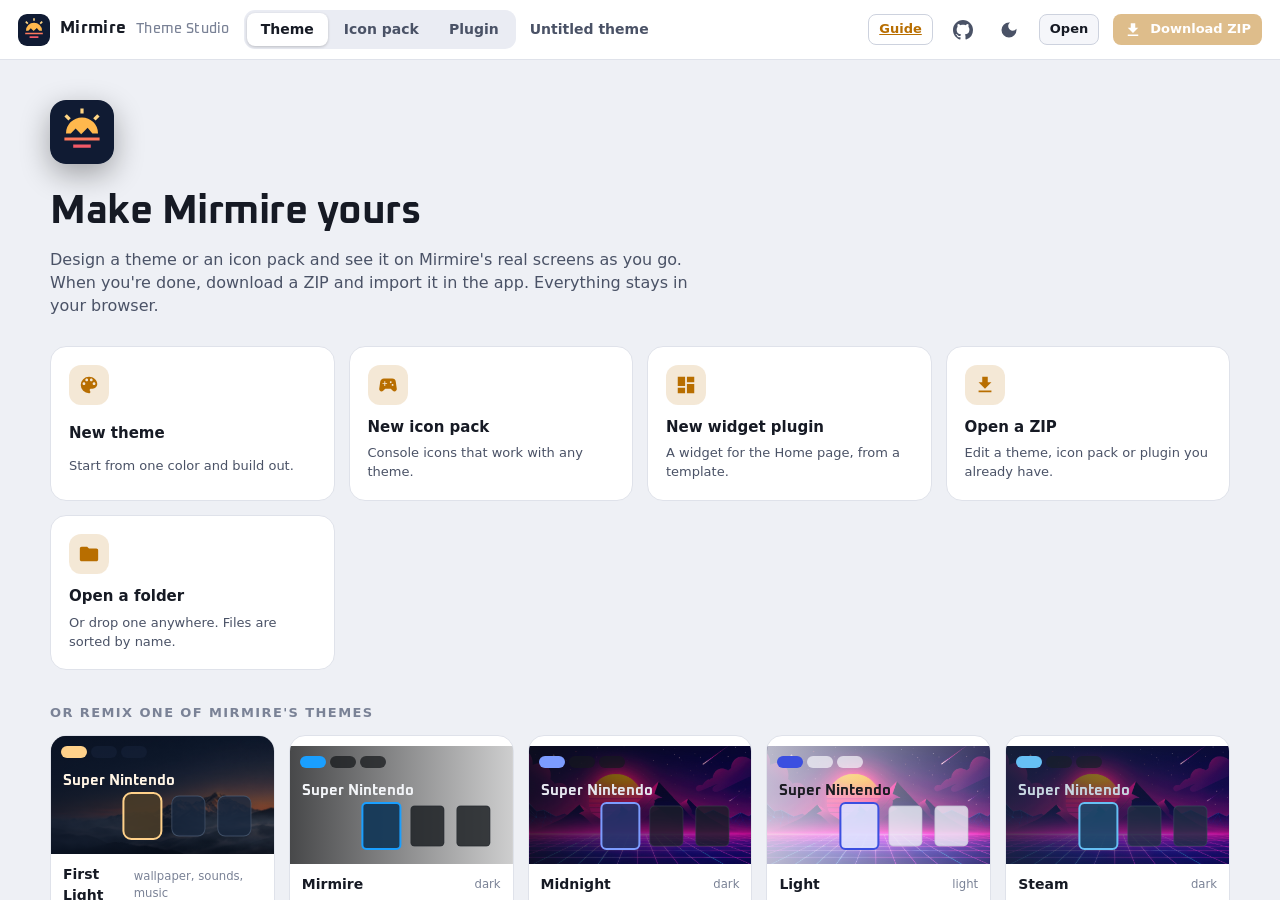
==== commit fdabbf55: "Widget plugins: PLUGINS.md, Home page guide, new features on the site and README, Theme Studio plugi" ====
--- a/docs/theme-maker/index.html
+++ b/docs/theme-maker/index.html
@@ -15,6 +15,7 @@
       <div class="seg" id="mode" role="tablist" aria-label="What you're making">
         <button data-mode="theme" class="on">Theme</button>
         <button data-mode="icons">Icon pack</button>
+        <button data-mode="plugin">Plugin</button>
       </div>
       <span class="hide-sm" id="title" style="color:var(--ink-2);font-weight:600;overflow:hidden;text-overflow:ellipsis;white-space:nowrap"></span>
       <span class="spacer"></span>
@@ -40,8 +41,8 @@
           <select class="input" id="frame" style="width:auto;padding:6px 8px" aria-label="Frame"><option value="device">Handheld</option><option value="flat">Screen only</option></select>
         </div>
         <div class="viewport" id="viewport">
-          <div class="device" id="device">
-            <i class="stick l"></i><i class="stick r"></i><i class="dpad"></i><span class="btns"><i></i><i></i><i></i><i></i><i></i><i></i><i></i><i></i><i></i></span>
+          <div class="device hh" id="device">
+            <div class="grip l"><span class="well"><span class="stick"></span></span><span class="dpad"><i></i><i></i><i></i></span><span class="hh-sys"><i></i></span><span class="grille"><i></i><i></i><i></i><i></i><i></i><i></i><i></i><i></i></span></div><div class="grip r"><span class="face"><b>Y</b><b>X</b><b>B</b><b>A</b></span><span class="well"><span class="stick"></span></span><span class="hh-sys"><i></i></span><span class="grille"><i></i><i></i><i></i><i></i><i></i><i></i><i></i><i></i></span></div>
             <div class="screen" id="screen" tabindex="0" aria-label="Preview. Use the arrow keys, Enter and Escape."><div class="screen-inner" id="screenInner"></div></div>
           </div>
         </div>
--- a/docs/theme-maker/studio.css
+++ b/docs/theme-maker/studio.css
@@ -160,17 +160,47 @@
 .stagebar { display: flex; align-items: center; gap: 10px; padding: 14px 20px 0; flex-wrap: wrap; }
 .stagebar .seg button { padding: 6px 12px; }
 .viewport { position: relative; min-height: 0; min-width: 0; display: grid; place-items: center; padding: 18px; overflow: hidden; }
-.device { position: relative; padding: 18px 70px; border-radius: 46px; background: linear-gradient(160deg, #2A2F3D, #12151D); box-shadow: 0 30px 80px #0008, inset 0 1px 0 #ffffff1a, inset 0 -2px 0 #0006; transform-origin: center; }
+/* Handheld: a rounded-rectangle body with shoulder buttons, recessed sticks with lights, D-pad, face buttons,
+   Start/Select and speaker grilles. Grips are flex columns, so the parts scale with the device. */
+.hh { --hh-light-l: #FFB84D; --hh-light-r: #FF795D; position: relative; isolation: isolate; border-radius: 46px;
+  background: linear-gradient(180deg, #3B4253 0%, #232833 38%, #181B23 100%);
+  box-shadow: 0 40px 80px #000a, inset 0 2px 0 #ffffff26, inset 0 -4px 0 #0008, inset 0 0 0 1px #ffffff0d; }
+.hh::before, .hh::after { content: ""; position: absolute; top: -13px; width: 24%; height: 20px; z-index: -1; border-radius: 14px 14px 4px 4px;
+  background: linear-gradient(180deg, #4A5265, #262B36); box-shadow: inset 0 1px 0 #ffffff30; }
+.hh::before { left: 7%; } .hh::after { right: 7%; }
+.hh .hh-screen { background: #05070A; border-radius: 16px; padding: 10px; box-shadow: inset 0 0 0 1px #ffffff14, 0 0 0 2px #0006; position: relative; z-index: 1; }
+.hh .grip { display: flex; flex-direction: column; align-items: center; justify-content: space-evenly; }
+.hh .well { width: 74%; aspect-ratio: 1; border-radius: 50%; display: grid; place-items: center; background: radial-gradient(circle, #0B0D12 58%, #1E222C 72%); box-shadow: inset 0 3px 6px #000c, 0 1px 0 #ffffff14; }
+.hh .stick { width: 76%; aspect-ratio: 1; border-radius: 50%; position: relative;
+  background: repeating-radial-gradient(circle at 50% 50%, #2C313D 0 3px, #262A35 3px 6px);
+  box-shadow: 0 0 0 3px var(--hh-light-l), 0 0 18px 4px color-mix(in srgb, var(--hh-light-l) 70%, transparent), 0 6px 10px #000b, inset 0 2px 0 #ffffff22; }
+.hh .grip.r .stick { box-shadow: 0 0 0 3px var(--hh-light-r), 0 0 18px 4px color-mix(in srgb, var(--hh-light-r) 70%, transparent), 0 6px 10px #000b, inset 0 2px 0 #ffffff22; }
+.hh .stick::after { content: ""; position: absolute; inset: 30%; border-radius: 50%; background: radial-gradient(circle at 40% 35%, #3A404E, #1C2029); box-shadow: inset 0 1px 0 #ffffff1a; }
+.hh .dpad { width: 62%; aspect-ratio: 1; position: relative; }
+.hh .dpad i { position: absolute; background: linear-gradient(180deg, #2B303B, #171A21); box-shadow: inset 0 1px 0 #ffffff1f, 0 3px 4px #0009; border-radius: 6px; }
+.hh .dpad i:nth-child(1) { left: 34%; right: 34%; top: 2%; bottom: 2%; }
+.hh .dpad i:nth-child(2) { top: 34%; bottom: 34%; left: 2%; right: 2%; }
+.hh .dpad i:nth-child(3) { left: 44%; top: 44%; width: 12%; height: 12%; border-radius: 50%; background: #11141A; box-shadow: inset 0 1px 2px #000; }
+.hh .face { width: 74%; aspect-ratio: 1; position: relative; }
+.hh .face b { position: absolute; width: 33%; aspect-ratio: 1; border-radius: 50%; display: grid; place-items: center;
+  background: radial-gradient(circle at 45% 35%, #333948, #191C24); box-shadow: inset 0 1px 0 #ffffff26, 0 3px 4px #000a;
+  font: 800 clamp(7px, 0.85vw, 12px)/1 system-ui, sans-serif; }
+.hh .face b:nth-child(1) { left: 33.5%; top: 0; color: #F5C518; }
+.hh .face b:nth-child(2) { left: 0; top: 33.5%; color: #4D9BFF; }
+.hh .face b:nth-child(3) { right: 0; top: 33.5%; color: #FF5E63; }
+.hh .face b:nth-child(4) { left: 33.5%; bottom: 0; color: #4FD18B; }
+.hh .hh-sys { display: flex; gap: 10%; width: 70%; justify-content: center; }
+.hh .hh-sys i { width: 30%; height: 7px; border-radius: 5px; background: #0E1016; box-shadow: inset 0 1px 1px #000, 0 1px 0 #ffffff12; }
+.hh .grille { display: grid; grid-template-columns: repeat(4, 4px); gap: 4px; opacity: .7; }
+.hh .grille i { width: 4px; height: 4px; border-radius: 50%; background: #0A0C10; box-shadow: 0 1px 0 #ffffff10; }
+.device { padding: 46px 118px; transform-origin: center; }
+.device .grip { position: absolute; top: 24px; bottom: 24px; width: 118px; }
+.device .grip.l { left: 0; } .device .grip.r { right: 0; }
+.device .well { width: 64%; } .device .dpad { width: 54%; } .device .face { width: 66%; }
 .device.flat { padding: 10px; border-radius: 22px; }
-.device .stick { position: absolute; width: 38px; height: 38px; border-radius: 50%; background: radial-gradient(circle at 40% 35%, #3a4050, #15181f); box-shadow: 0 0 0 3px var(--light, #FFD18A), 0 0 18px 3px var(--light, #FFD18A); }
-.device .stick.l { left: 16px; top: 32%; }
-.device .stick.r { right: 16px; top: 52%; --light: var(--light-r, #FFD18A); }
-.device .btns { position: absolute; right: 14px; top: 14%; display: grid; grid-template-columns: repeat(3, 12px); gap: 2px; }
-.device .btns i { width: 12px; height: 12px; border-radius: 50%; background: #3a4050; }
-.device .btns i:nth-child(odd) { visibility: hidden; }
-.device .dpad { position: absolute; left: 22px; top: 64%; width: 28px; height: 28px; background: linear-gradient(#3a4050, #3a4050) center/9px 100% no-repeat, linear-gradient(#3a4050, #3a4050) center/100% 9px no-repeat; }
-.device.flat .stick, .device.flat .btns, .device.flat .dpad { display: none; }
-.screen { position: relative; overflow: hidden; border-radius: 10px; background: #000; }
+.device.flat::before, .device.flat::after, .device.flat .grip { display: none; }
+.screen { position: relative; overflow: hidden; border-radius: 10px; background: #000; z-index: 1; box-shadow: 0 0 0 10px #05070A, 0 0 0 11px #ffffff14; }
+.device.flat .screen { box-shadow: none; }
 .screen-inner { transform-origin: 0 0; position: absolute; left: 0; top: 0; }
 .stagefoot { display: flex; align-items: center; gap: 14px; padding: 0 20px 16px; flex-wrap: wrap; justify-content: center; }
 .paletteStrip { display: flex; border-radius: 10px; overflow: hidden; border: 1px solid var(--line); }
@@ -243,7 +273,8 @@
   .editor { grid-row: 3; }
   .nav button[data-tip]:hover::after { display: none; }
   .device { padding: 8px; border-radius: 18px; }
-  .device .stick, .device .btns, .device .dpad { display: none; }
+  .device::before, .device::after, .device .grip { display: none; }
+  .device .screen { box-shadow: none; }
   .viewport { padding: 10px; }
   .stagebar { padding: 10px 12px 0; }
   .stagebar .seg { max-width: 100%; overflow-x: auto; }
@@ -415,3 +446,31 @@
 .m-glyph { border-radius: 50%; display: inline-grid; place-items: center; font-weight: 900; line-height: 1; flex: none; }
 .m-glyph.sq { background: rgba(255,255,255,.9); color: #15171C; display: inline-flex; align-items: center; justify-content: center; }
 .m-glyph.sq b { font-weight: 900; }
+
+/* ---------- plugin mode ---------- */
+.tplrow { text-align: left; border: 1px solid var(--line); background: var(--panel-2); border-radius: 11px; padding: 10px 12px; display: grid; gap: 2px; }
+.tplrow:hover { border-color: var(--ink-3); }
+.tplrow.on { border-color: var(--accent); background: color-mix(in srgb, var(--accent) 10%, var(--panel-2)); }
+.tplrow b { font-size: 13px; }
+.tplrow span { font-size: 12px; color: var(--ink-3); }
+textarea.code { width: 100%; min-height: 340px; resize: vertical; border-radius: 10px; border: 1px solid var(--line-2); background: #0B0E15; color: #D7DEEF; padding: 12px;
+  font: 12.5px/1.5 ui-monospace, Menlo, Consolas, monospace; tab-size: 2; outline: none; white-space: pre; }
+textarea.code:focus { border-color: var(--accent); }
+.pm { position: absolute; inset: 0; font-family: Oxanium, system-ui, sans-serif; color: var(--on); }
+.pm-wall { position: absolute; inset: 0; background-size: cover; background-position: center; }
+.pm-top { position: relative; display: flex; align-items: center; gap: 6px; padding: 30px 18px 8px; }
+.pm-tab { display: inline-flex; align-items: center; gap: 6px; height: 38px; padding: 0 12px; border-radius: 99px; background: color-mix(in srgb, var(--sf) 55%, transparent); font-weight: 700; font-size: 15px; }
+.pm-tab.on { background: var(--p); color: var(--op); }
+.pm-round { width: 40px; height: 40px; border-radius: 50%; display: grid; place-items: center; background: var(--sv); }
+.pm-grid { position: relative; display: grid; grid-template-columns: repeat(4, 1fr); grid-auto-rows: 118px; gap: 12px; padding: 4px 18px; }
+.pm-card { position: relative; border-radius: var(--r); background: color-mix(in srgb, var(--sf) 85%, transparent); border: 1px solid color-mix(in srgb, var(--mut) 30%, transparent); overflow: hidden; }
+.pm-card.plugin { outline: 2px dashed color-mix(in srgb, var(--p) 70%, transparent); outline-offset: 3px; cursor: pointer; }
+body.mode-plugin #scenes, body.mode-plugin #pickBtn, body.mode-plugin #soundBtn, body.mode-plugin #musicBtn, body.mode-plugin #glyphs { display: none; }
+/* Same color scheme as the plugin's page, so the browser leaves its background transparent. */
+.pm-card iframe { color-scheme: normal; position: absolute; inset: 3px; width: calc(100% - 6px); height: calc(100% - 6px); border: 0; background: transparent; border-radius: calc(var(--r) - 3px); }
+.pm-in { padding: 14px; height: 100%; box-sizing: border-box; display: flex; flex-direction: column; justify-content: center; gap: 4px; }
+.pm-big { font-size: 34px; font-weight: 800; line-height: 1; }
+.pm-k { font-size: 11px; font-weight: 800; letter-spacing: 1.3px; color: var(--p); text-transform: uppercase; }
+.pm-mut { font-size: 13px; color: var(--mut); }
+.pm-strip { display: flex; gap: 6px; height: 70px; }
+.pm-strip img { height: 100%; aspect-ratio: 3/4; object-fit: cover; border-radius: 6px; }
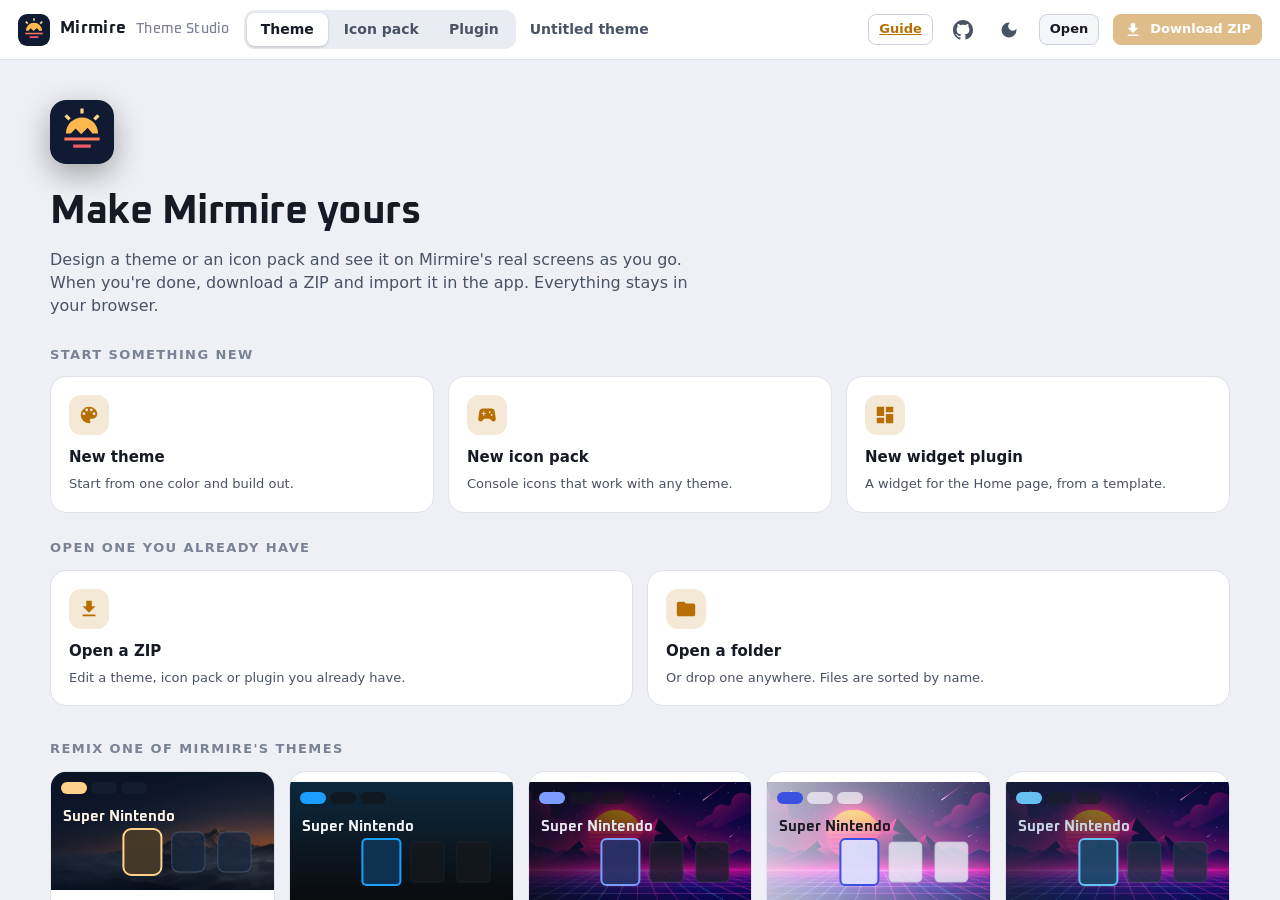
==== commit a6ceacc7: "Theme Studio: a labelled list of steps, Back and Next under each panel, the preview toolbar in two r" ====
--- a/docs/theme-maker/index.html
+++ b/docs/theme-maker/index.html
@@ -30,20 +30,28 @@
       <nav class="nav" id="nav" aria-label="Sections"></nav>
       <section class="editor" id="editor" aria-label="Editor"></section>
       <section class="stage" aria-label="Live preview">
-        <div class="stagebar">
-          <div class="seg" id="scenes"></div>
-          <span class="spacer"></span>
-          <button class="btn small" id="pickBtn" title="Click part of the preview to edit its color">Pick</button>
-          <button class="btn small on" id="soundBtn" title="Navigation sounds">Sounds</button>
-          <button class="btn small" id="musicBtn" title="Play the theme's music">Music</button>
-          <select class="input" id="glyphs" style="width:auto;padding:6px 8px" aria-label="Controller buttons" title="Which controller's buttons the hints show. Matches Settings › Controls in the app."></select>
-          <select class="input" id="screenSize" style="width:auto;padding:6px 8px" aria-label="Screen"></select>
-          <select class="input" id="frame" style="width:auto;padding:6px 8px" aria-label="Frame"><option value="device">Handheld</option><option value="flat">Screen only</option></select>
+        <div class="stagetop">
+          <div class="stagebar">
+            <span class="barlabel">Screen</span>
+            <div class="seg" id="scenes"></div>
+            <span class="spacer"></span>
+            <div class="toolset" role="group" aria-label="Preview tools">
+              <button class="btn small" id="pickBtn" title="Click part of the preview to edit its color">Pick</button>
+              <button class="btn small on" id="soundBtn" title="Navigation sounds">Sounds</button>
+              <button class="btn small" id="musicBtn" title="Play the theme's music">Music</button>
+            </div>
+          </div>
+          <div class="stagebar viewopts">
+            <label class="opt"><span>Device</span><select class="input" id="frame" aria-label="Frame"><option value="device">Handheld</option><option value="flat">Screen only</option><option value="dual">Dual screen</option></select></label>
+            <label class="opt"><span>Size</span><select class="input" id="screenSize" aria-label="Screen"></select></label>
+            <label class="opt"><span>Buttons</span><select class="input" id="glyphs" aria-label="Controller buttons" title="Which controller's buttons the hints show. Matches Settings › Controls in the app."></select></label>
+          </div>
         </div>
         <div class="viewport" id="viewport">
           <div class="device hh" id="device">
             <div class="grip l"><span class="well"><span class="stick"></span></span><span class="dpad"><i></i><i></i><i></i></span><span class="hh-sys"><i></i></span><span class="grille"><i></i><i></i><i></i><i></i><i></i><i></i><i></i><i></i></span></div><div class="grip r"><span class="face"><b>Y</b><b>X</b><b>B</b><b>A</b></span><span class="well"><span class="stick"></span></span><span class="hh-sys"><i></i></span><span class="grille"><i></i><i></i><i></i><i></i><i></i><i></i><i></i><i></i></span></div>
             <div class="screen" id="screen" tabindex="0" aria-label="Preview. Use the arrow keys, Enter and Escape."><div class="screen-inner" id="screenInner"></div></div>
+            <div class="screen screen2" id="screen2" aria-label="Second screen preview"><div class="screen-inner" id="screen2Inner"></div></div>
           </div>
         </div>
         <div class="stagefoot">
--- a/docs/theme-maker/studio.css
+++ b/docs/theme-maker/studio.css
@@ -342,6 +342,18 @@
 .m-console { display: block; overflow: hidden; flex: none; transition: transform .25s, opacity .25s; }
 .m-console.far { transform: scale(.8); opacity: .55; }
 .m-console.sel.foc { transform: scale(1); }
+/* Theme focus styles and plain bezel cards (MirmireStyle.focusLook / cardBezel). */
+.mock .m-tile.foc { border-color: var(--focus) !important; }
+.mock.bezel .m-tile:not(.m-play):not(.sel):not(.on) { background: var(--surface) !important; box-shadow: 0 2px 6px rgba(0,0,0,.18); }
+.mock.bezel .m-console-tint { display: none; }
+.mock.bezel .m-console .m-console-icon { inset: 6%; }
+.mock.bezel .m-card .m-art, .mock.bezel .m-card svg { margin: 6px; width: calc(100% - 12px); border-radius: 10px; }
+.mock.f-frame .m-tile.foc:not(.m-play) { border-width: calc(var(--focus-w) + 3px) !important; background: color-mix(in srgb, var(--focus) 28%, var(--surface)) !important; box-shadow: 0 6px 16px color-mix(in srgb, var(--focus) 40%, transparent); }
+.mock.f-corners .m-tile.foc:not(.m-play) { border: var(--rest-border) !important; box-shadow: 0 4px 12px color-mix(in srgb, var(--focus) 30%, transparent); overflow: visible; }
+.mock.f-corners.bezel .m-tile.foc:not(.m-play) { background: var(--surface) !important; }
+.mock.f-corners .m-tile.foc::after { content: ""; position: absolute; inset: -8px; border: 3.5px solid var(--focus); border-radius: calc(var(--radius) + 8px); pointer-events: none;
+  -webkit-mask: linear-gradient(90deg, #000 0 28%, transparent 28% 72%, #000 72%), linear-gradient(180deg, #000 0 28%, transparent 28% 72%, #000 72%);
+  -webkit-mask-composite: source-in; mask: linear-gradient(90deg, #000 0 28%, transparent 28% 72%, #000 72%), linear-gradient(180deg, #000 0 28%, transparent 28% 72%, #000 72%); mask-composite: intersect; }
 .m-console-tint { position: absolute; inset: 0; }
 .m-console-icon { position: absolute; inset: 14%; display: grid; place-items: center; }
 .m-console-icon img { max-width: 100%; max-height: 100%; object-fit: contain; filter: drop-shadow(0 4px 8px #0006); }
@@ -428,6 +440,7 @@
 .m-sethead { display: flex; align-items: center; gap: 12px; margin-bottom: 6px; }
 .m-cat { display: flex !important; align-items: center; gap: 14px; padding: 11px 14px; border-radius: 14px !important; background: color-mix(in srgb, var(--sc) 40%, transparent); font-weight: 500; flex: none; }
 .m-cat.sel { font-weight: 700; }
+.m-catgroup { text-transform: uppercase; font-size: 11px; font-weight: 700; letter-spacing: 1.2px; color: color-mix(in srgb, var(--primary) 85%, transparent); padding: 8px 0 0 6px; flex: none; }
 .mock.cut .m-cat { clip-path: none !important; }
 .m-pane { flex: 1; min-width: 0; display: flex; flex-direction: column; gap: 12px; overflow: hidden; padding: 4px 8px 0; margin: -4px -8px 0; }
 .m-panetitle { display: flex; align-items: center; gap: 12px; }
@@ -474,3 +487,102 @@
 .pm-mut { font-size: 13px; color: var(--mut); }
 .pm-strip { display: flex; gap: 6px; height: 70px; }
 .pm-strip img { height: 100%; aspect-ratio: 3/4; object-fit: cover; border-radius: 6px; }
+
+/* Dual-screen handheld: the main screen above, the second screen below, like the AYN Thor. */
+.screen2 { display: none; }
+.device.dual { display: flex; flex-direction: column; align-items: center; gap: 26px; padding: 18px 22px; border-radius: 26px; }
+.device.dual::before, .device.dual::after, .device.dual .grip { display: none; }
+.device.dual .screen2 { display: block; }
+.device.dual .screen { box-shadow: 0 0 0 8px #05070A, 0 0 0 9px #ffffff14; }
+.s2-content { position: absolute; inset: 0; }
+.s2-pad { position: absolute; inset: 0; padding: 22px; display: flex; flex-direction: column; }
+.s2-blur { overflow: hidden; }
+.s2-blur > * { width: 100%; height: 100%; object-fit: cover; filter: blur(28px); transform: scale(1.15); opacity: .55; }
+.s2-title { font-size: 26px; font-weight: 800; color: var(--on-bg); line-height: 1.15; margin: 2px 0 4px; }
+.s2-sys { display: flex; gap: 18px; align-items: center; }
+.s2-sysicon { width: 96px; height: 96px; display: grid; place-items: center; flex: none; }
+.s2-sysicon img { width: 100%; height: 100%; object-fit: contain; }
+.s2-covers { display: grid; grid-template-columns: repeat(4, 1fr); gap: 10px; }
+.s2-cover { aspect-ratio: .75; border-radius: 10px; overflow: hidden; display: block; }
+.s2-game { gap: 14px; }
+.s2-box { flex: 0 0 40%; min-height: 0; display: flex; justify-content: center; overflow: hidden; }
+.s2-box > * { height: 100% !important; width: auto !important; max-width: 100%; aspect-ratio: .72; border-radius: var(--radius); object-fit: cover; }
+.s2-text { flex: 1; min-height: 0; overflow: hidden; }
+.s2-bar { height: 6px; border-radius: 3px; background: var(--sv); margin-top: 10px; overflow: hidden; }
+.s2-bar span { display: block; height: 100%; background: var(--tertiary); }
+.s2-idle { gap: 20px; }
+.s2-clock { font-size: 64px; font-weight: 800; color: var(--on-bg); line-height: 1; }
+.s2-continue { flex: 1; position: relative; border-radius: 18px; overflow: hidden; background: var(--sc); }
+.s2-continue-art > * { position: absolute; inset: 0; width: 100%; height: 100%; object-fit: cover; }
+.s2-continue::after { content: ""; position: absolute; inset: 0; background: linear-gradient(180deg, transparent, #000c); }
+.s2-continue-foot { position: absolute; left: 14px; right: 14px; bottom: 14px; z-index: 1; display: flex; align-items: center; gap: 12px; }
+.s2-continue-foot > div { flex: 1; min-width: 0; }
+.s2-continue-title { font-size: 22px; font-weight: 800; color: #fff; white-space: nowrap; overflow: hidden; text-overflow: ellipsis; }
+/* Keep the stage to the window so the preview scales down instead of growing past it (the dual frame is tall). */
+@media (min-width: 1101px) { .stage { min-height: 0; grid-template-rows: auto minmax(0, 1fr) auto; } }
+.s2-game.wide { flex-direction: row; gap: 22px; }
+.s2-game.wide .s2-box { flex: 0 0 36%; align-items: center; }
+.s2-game.wide .s2-box > * { height: auto !important; width: 100% !important; }
+
+/* ---- Navigation: a labelled list of steps, Back / Next under each panel, and a preview toolbar in two rows ---- */
+.work { grid-template-columns: 208px 380px 1fr; }
+.nav { align-items: stretch; padding: 14px 10px; gap: 2px; overflow-y: auto; }
+.nav .navhead { font-size: 11px; font-weight: 700; text-transform: uppercase; letter-spacing: 1.3px; color: var(--ink-3); padding: 2px 10px 10px; }
+.nav button { width: auto; height: auto; min-height: 46px; display: flex; align-items: center; gap: 11px; padding: 7px 10px; text-align: left; color: var(--ink-2); }
+.nav button svg { flex: none; }
+.nav button .lbl { display: grid; min-width: 0; font-weight: 600; font-size: 14px; line-height: 1.25; }
+.nav button .lbl small { font-size: 10.5px; font-weight: 600; letter-spacing: .5px; text-transform: uppercase; color: var(--ink-3); }
+.nav button.on { color: var(--ink); box-shadow: inset 3px 0 0 var(--accent); }
+.nav button.on svg { color: var(--accent); }
+.nav button .dot { position: static; margin-left: auto; flex: none; width: 8px; height: 8px; }
+.nav button[data-tip]:hover::after { display: none; }
+.stepnav { display: grid; grid-template-columns: 1fr auto 1fr; align-items: center; gap: 10px; margin-top: 28px; padding-top: 16px; border-top: 1px solid var(--line); }
+.stepnav > :last-child { justify-self: end; }
+.stepnav > :first-child { justify-self: start; }
+.stepnav .count { font-size: 12px; color: var(--ink-3); }
+.stagetop { display: grid; gap: 10px; padding: 14px 20px 0; }
+.stagetop .stagebar { padding: 0; }
+.barlabel, .opt > span { font-size: 11px; font-weight: 700; text-transform: uppercase; letter-spacing: 1.2px; color: var(--ink-3); }
+.toolset { display: inline-flex; gap: 6px; }
+.viewopts { gap: 8px 18px; }
+.opt { display: inline-flex; align-items: center; gap: 8px; }
+.opt select.input { width: auto; padding: 6px 8px; }
+.ways { grid-template-columns: repeat(3, 1fr); margin-bottom: 26px; }
+.ways.two { grid-template-columns: repeat(2, 1fr); margin-bottom: 34px; }
+.note.draft { margin: 0 0 26px; display: flex; align-items: center; gap: 12px; justify-content: space-between; flex-wrap: wrap; }
+@media (max-width: 1100px) {
+  .work { grid-template-columns: 56px minmax(0, 1fr); }
+  .nav { align-items: center; padding: 10px 0; }
+  .nav .navhead, .nav button .lbl { display: none; }
+  .nav button { width: 48px; height: 48px; padding: 0; justify-content: center; position: relative; }
+  .nav button.on { box-shadow: none; }
+  .nav button .dot { position: absolute; top: 9px; right: 9px; margin: 0; width: 7px; height: 7px; }
+  .nav button[data-tip]:hover::after { display: block; }
+  .ways, .ways.two { grid-template-columns: 1fr 1fr; }
+}
+@media (max-width: 640px) {
+  .work { grid-template-columns: minmax(0, 1fr); }
+  .nav { padding: 4px 8px; align-items: center; }
+  .nav button { width: auto; height: 44px; padding: 0 12px; gap: 8px; flex: none; }
+  .nav button .lbl { display: block; white-space: nowrap; }
+  .nav button .lbl small { display: none; }
+  .nav button .dot { position: static; }
+  .nav button.on { box-shadow: inset 0 -3px 0 var(--accent); }
+  .nav button[data-tip]:hover::after { display: none; }
+  .stagetop { padding: 10px 12px 0; }
+  .barlabel { display: none; }
+  .ways, .ways.two { grid-template-columns: 1fr; }
+}
+@media (max-width: 640px) { .opt:has(#frame) { display: none; } }
+@media (max-width: 640px) {
+  .viewopts { gap: 8px; flex-wrap: nowrap; }
+  .opt { flex: 1 1 0; min-width: 0; }
+  .opt > span { display: none; }
+  .opt select.input { width: 100%; min-width: 0; }
+  .toolset { flex-wrap: wrap; }
+}
+@media (max-width: 640px) {
+  .bar a.iconbtn { display: none; }
+  .bar .seg { min-width: 0; overflow-x: auto; }
+  .bar .spacer { flex: 1 1 0; min-width: 0; }
+}
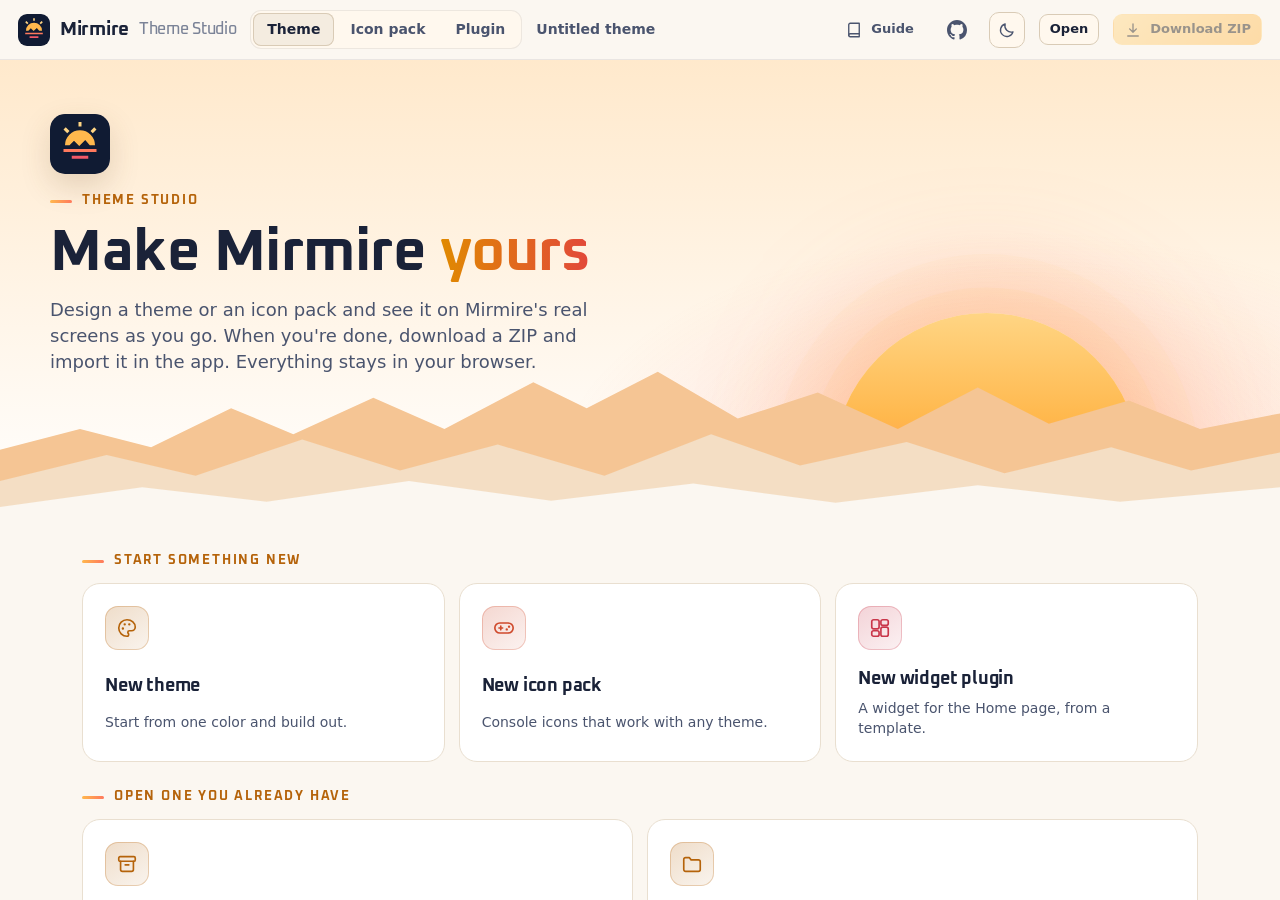
==== commit 2eac5713: "Theme Studio: the landing page's palette, icons and buttons, a dawn header on the start screen, and " ====
--- a/docs/theme-maker/index.html
+++ b/docs/theme-maker/index.html
@@ -11,7 +11,7 @@
 <body>
   <div class="app">
     <header class="bar">
-      <div class="brand"><img class="mark" src="assets/mirmire-icon.svg" alt="" width="32" height="32">Mirmire <small>Theme Studio</small></div>
+      <a class="brand" href="../" title="Back to the Mirmire site"><img class="mark" src="assets/mirmire-icon.svg" alt="" width="34" height="34">Mirmire <small>Theme Studio</small></a>
       <div class="seg" id="mode" role="tablist" aria-label="What you're making">
         <button data-mode="theme" class="on">Theme</button>
         <button data-mode="icons">Icon pack</button>
@@ -19,11 +19,11 @@
       </div>
       <span class="hide-sm" id="title" style="color:var(--ink-2);font-weight:600;overflow:hidden;text-overflow:ellipsis;white-space:nowrap"></span>
       <span class="spacer"></span>
-      <a class="btn ghost small hide-sm" href="https://github.com/Mirmire-Launcher/mirmire/blob/main/docs/CREATING.md" target="_blank" rel="noopener">Guide</a>
+      <a class="btn ghost small hide-sm" href="https://github.com/Mirmire-Launcher/mirmire/blob/main/docs/CREATING.md" target="_blank" rel="noopener"><svg viewBox="0 0 24 24" fill="none" stroke="currentColor" stroke-width="1.8" stroke-linecap="round" stroke-linejoin="round" aria-hidden="true"><path d="M5 5a2 2 0 0 1 2-2h12v14H7a2 2 0 0 0-2 2z"/><path d="M5 19a2 2 0 0 0 2 2h12v-4"/></svg>Guide</a>
       <a class="iconbtn" href="https://github.com/Mirmire-Launcher/mirmire" target="_blank" rel="noopener" title="Mirmire on GitHub" aria-label="Mirmire on GitHub"><svg width="20" height="20" viewBox="0 0 16 16" fill="currentColor" aria-hidden="true"><path d="M8 0C3.58 0 0 3.58 0 8c0 3.54 2.29 6.53 5.47 7.59.4.07.55-.17.55-.38 0-.19-.01-.82-.01-1.49-2.01.37-2.53-.49-2.69-.94-.09-.23-.48-.94-.82-1.13-.28-.15-.68-.52-.01-.53.63-.01 1.08.58 1.23.82.72 1.21 1.87.87 2.33.66.07-.52.28-.87.51-1.07-1.78-.2-3.64-.89-3.64-3.95 0-.87.31-1.59.82-2.15-.08-.2-.36-1.02.08-2.12 0 0 .67-.21 2.2.82.64-.18 1.32-.27 2-.27.68 0 1.36.09 2 .27 1.53-1.04 2.2-.82 2.2-.82.44 1.1.16 1.92.08 2.12.51.56.82 1.27.82 2.15 0 3.07-1.87 3.75-3.65 3.95.29.25.54.73.54 1.48 0 1.07-.01 1.93-.01 2.2 0 .21.15.46.55.38A8.013 8.013 0 0016 8c0-4.42-3.58-8-8-8z"/></svg></a>
-      <button class="iconbtn" id="themeBtn" title="Light or dark page"><svg width="20" height="20" viewBox="0 0 24 24" fill="currentColor"><path d="M12 3a9 9 0 1 0 9 9c0-.46-.04-.92-.1-1.36a5.389 5.389 0 0 1-4.4 2.26 5.403 5.403 0 0 1-3.14-9.8c-.44-.06-.9-.1-1.36-.1z"/></svg></button>
+      <button class="iconbtn" id="themeBtn" title="Light or dark page" aria-label="Light or dark page"><svg width="18" height="18" viewBox="0 0 24 24" fill="none" stroke="currentColor" stroke-width="1.8" stroke-linecap="round" stroke-linejoin="round" aria-hidden="true"><path d="M20 14.5A8.5 8.5 0 0 1 9.5 4 8.5 8.5 0 1 0 20 14.5z"/></svg></button>
       <button class="btn small" id="newBtn">Open</button>
-      <button class="btn primary small" id="downloadTop"><svg viewBox="0 0 24 24" fill="currentColor"><path d="M19 9h-4V3H9v6H5l7 7 7-7zM5 18v2h14v-2H5z"/></svg>Download ZIP</button>
+      <button class="btn primary small" id="downloadTop"><svg viewBox="0 0 24 24" fill="none" stroke="currentColor" stroke-width="1.8" stroke-linecap="round" stroke-linejoin="round" aria-hidden="true"><path d="M12 4v11M7.5 10.5L12 15l4.5-4.5M5 20h14"/></svg>Download ZIP</button>
     </header>
 
     <div class="work">
--- a/docs/theme-maker/studio.css
+++ b/docs/theme-maker/studio.css
@@ -3,32 +3,28 @@
 @font-face { font-family: Oxanium; src: url("assets/fonts/oxanium_semibold.ttf") format("truetype"); font-weight: 600; }
 @font-face { font-family: Oxanium; src: url("assets/fonts/oxanium_bold.ttf") format("truetype"); font-weight: 700 900; }
 
+/* The same palette as the landing page: dawn navy with gold, coral and rose. */
 :root {
-  --ink: #EEF1F8;
-  --ink-2: #A9B1C6;
-  --ink-3: #727B93;
-  --bg: #0B0D14;
-  --panel: #12151F;
-  --panel-2: #181C28;
-  --panel-3: #202535;
-  --line: #262B3B;
-  --line-2: #333A50;
-  --accent: #FFD18A;
-  --accent-ink: #241A11;
-  --good: #4FD18B;
-  --warn: #FFC857;
-  --bad: #FF7A7A;
-  --radius: 14px;
+  --ink: #FFF4E4; --ink-2: #C9D2E1; --ink-3: #8D9AB0; --bg: #0B1326; --panel: #101B33; --panel-2: #142037;
+  --panel-3: #1B2A45; --line: #25364F; --line-2: #354869; --accent: #FFB84D; --accent-ink: #241A11;
+  --hero-top: #16244A; --ridge-1: #2C2A57; --ridge-2: #17213F; --hair: #ffffff10; --shadow: #0009;
+  --tone-gold: #FFB84D; --tone-coral: #FF8A70; --tone-rose: #FF7B88;
+  --gold: #FFB84D; --pale: #FFD584; --coral: #FF795D; --rose: #F25967;
+  --good: #4FD18B; --warn: #FFC857; --bad: #FF7A7A; --radius: 14px;
   color-scheme: dark;
 }
 :root[data-theme="light"] {
-  --ink: #161A24; --ink-2: #4A5266; --ink-3: #7A8296; --bg: #EEF0F5; --panel: #FFFFFF; --panel-2: #F5F6FA;
-  --panel-3: #EAECF3; --line: #DFE2EA; --line-2: #CDD2DE; --accent: #B86E00; --accent-ink: #FFFFFF; color-scheme: light;
+    --ink: #1A2238; --ink-2: #4A546E; --ink-3: #7B8397; --bg: #FBF7F1; --panel: #FFFFFF; --panel-2: #FFF8EE;
+    --panel-3: #F4ECE0; --line: #E9DFD0; --line-2: #D9CBB6; --accent: #B5630A; --accent-ink: #FFFFFF;
+    --hero-top: #FFE9CC; --ridge-1: #F5C594; --ridge-2: #F4DEC4; --hair: #1A223814; --shadow: #6B4A1F2E;
+    --tone-gold: #B5630A; --tone-coral: #CF4A2C; --tone-rose: #C9364A; color-scheme: light;
 }
 @media (prefers-color-scheme: light) {
   :root:not([data-theme="dark"]) {
-    --ink: #161A24; --ink-2: #4A5266; --ink-3: #7A8296; --bg: #EEF0F5; --panel: #FFFFFF; --panel-2: #F5F6FA;
-    --panel-3: #EAECF3; --line: #DFE2EA; --line-2: #CDD2DE; --accent: #B86E00; --accent-ink: #FFFFFF; color-scheme: light;
+    --ink: #1A2238; --ink-2: #4A546E; --ink-3: #7B8397; --bg: #FBF7F1; --panel: #FFFFFF; --panel-2: #FFF8EE;
+    --panel-3: #F4ECE0; --line: #E9DFD0; --line-2: #D9CBB6; --accent: #B5630A; --accent-ink: #FFFFFF;
+    --hero-top: #FFE9CC; --ridge-1: #F5C594; --ridge-2: #F4DEC4; --hair: #1A223814; --shadow: #6B4A1F2E;
+    --tone-gold: #B5630A; --tone-coral: #CF4A2C; --tone-rose: #C9364A; color-scheme: light;
   }
 }
 
@@ -586,3 +582,68 @@
   .bar .seg { min-width: 0; overflow-x: auto; }
   .bar .spacer { flex: 1 1 0; min-width: 0; }
 }
+
+/* ---- Landing page look: glass top bar, gradient primary buttons, a dawn header on the start screen, toned cards ---- */
+body { font-family: system-ui, -apple-system, "Segoe UI", Roboto, sans-serif; -webkit-font-smoothing: antialiased; }
+:focus-visible { outline: 2px solid var(--accent); outline-offset: 2px; }
+.bar { background: color-mix(in srgb, var(--bg) 86%, transparent); backdrop-filter: blur(12px); -webkit-backdrop-filter: blur(12px); border-bottom-color: var(--hair); position: relative; z-index: 40; }
+a.brand { color: var(--ink); text-decoration: none; font-size: 19px; letter-spacing: -.3px; }
+.brand .mark { box-shadow: none; }
+.seg { background: var(--panel-2); box-shadow: inset 0 0 0 1px var(--hair); }
+.seg button.on { background: var(--panel-3); box-shadow: inset 0 0 0 1px var(--line-2); }
+.btn { border-radius: 11px; transition: transform .15s, box-shadow .15s, border-color .15s; }
+.btn.small { border-radius: 9px; }
+.btn.primary { background: linear-gradient(135deg, var(--pale), var(--gold)); color: #241A11; box-shadow: 0 6px 18px #FFB84D33; }
+.btn.primary:not(:disabled):hover { transform: translateY(-1px); box-shadow: 0 9px 22px #FFB84D52; }
+.btn.primary:disabled { box-shadow: none; }
+.btn.ghost { border-color: transparent; color: var(--ink-2); }
+.btn.ghost:hover { color: var(--ink); background: var(--panel-2); border-color: transparent; }
+.bar .iconbtn { width: 36px; height: 36px; border-radius: 10px; }
+#themeBtn { border: 1px solid var(--line-2); background: var(--panel-2); }
+svg.ui { flex: none; }
+.editor h2 { font-size: 23px; letter-spacing: -.3px; }
+.editor h3 { font-family: Oxanium, sans-serif; color: var(--accent); letter-spacing: 1.4px; }
+.nav .navhead, .barlabel, .opt > span { font-family: Oxanium, sans-serif; }
+.nav button.on { background: color-mix(in srgb, var(--accent) 12%, transparent); }
+
+.start { padding: 0; }
+.start-hero { position: relative; overflow: hidden; padding: 54px 32px clamp(96px, 11vw, 150px);
+  background: radial-gradient(760px 400px at 80% 92%, #FF795D40, transparent 62%), radial-gradient(520px 300px at 80% 86%, #FFB84D2e, transparent 65%), linear-gradient(180deg, var(--hero-top) 0%, var(--panel) 100%); }
+.start-hero .start-in { position: relative; z-index: 2; }
+.start-hero .sunrise { --d: clamp(190px, 24vw, 320px); position: absolute; right: max(7%, calc(50% - 500px)); bottom: calc(var(--d) * -.34); width: var(--d); height: var(--d); border-radius: 50%;
+  background: linear-gradient(180deg, var(--pale) 0%, var(--gold) 34%, var(--coral) 72%, var(--rose) 100%);
+  box-shadow: 0 0 0 clamp(14px, 2vw, 28px) #FFB84D14, 0 0 0 clamp(32px, 4.6vw, 64px) #FFB84D0b, 0 0 120px 20px #FF795D59; }
+.start-hero .ridges { position: absolute; left: 0; bottom: -1px; width: 100%; height: clamp(80px, 13vw, 190px); z-index: 1; pointer-events: none; }
+.ridges .r1 { fill: var(--ridge-1); } .ridges .r2 { fill: var(--ridge-2); } .ridges .r3 { fill: var(--bg); }
+.start-hero .mark { display: block; width: 60px; height: 60px; border-radius: 15px; margin-bottom: 18px; box-shadow: 0 12px 30px var(--shadow); }
+.start .kicker, .start h2 { display: flex; align-items: center; gap: 10px; font-family: Oxanium, sans-serif; font-size: 13px; font-weight: 700; text-transform: uppercase; letter-spacing: 1.8px; color: var(--accent); margin: 0 0 12px; }
+.start .kicker::before, .start h2::before { content: ""; width: 22px; height: 3px; border-radius: 2px; background: linear-gradient(90deg, var(--gold), var(--coral)); }
+.start h1 { font-size: clamp(36px, 5vw, 58px); line-height: 1.04; font-weight: 800; letter-spacing: -.5px; margin: 0 0 14px; text-wrap: balance; }
+.start h1 em { font-style: normal; background: linear-gradient(90deg, var(--pale), var(--coral)); -webkit-background-clip: text; background-clip: text; color: transparent; }
+:root[data-theme="light"] .start h1 em { background-image: linear-gradient(90deg, #E08A00, #E2483A); }
+@media (prefers-color-scheme: light) { :root:not([data-theme="dark"]) .start h1 em { background-image: linear-gradient(90deg, #E08A00, #E2483A); } }
+.start .lede { font-size: 18px; max-width: 560px; margin: 0; }
+.start-body { padding: 30px 32px 60px; }
+.start h2 { margin-top: 6px; }
+.way { --tone: var(--tone-gold); border-radius: 18px; padding: 22px; transition: transform .2s, border-color .2s, box-shadow .2s; }
+.ways:not(.two) .way:nth-child(2) { --tone: var(--tone-coral); }
+.ways:not(.two) .way:nth-child(3) { --tone: var(--tone-rose); }
+.way:hover { transform: translateY(-3px); border-color: color-mix(in srgb, var(--tone) 45%, var(--line)); box-shadow: 0 18px 40px -18px var(--shadow); }
+.way .ic { width: 44px; height: 44px; border-radius: 13px; color: var(--tone); margin-bottom: 10px;
+  background: linear-gradient(145deg, color-mix(in srgb, var(--tone) 22%, transparent), color-mix(in srgb, var(--tone) 7%, transparent)); box-shadow: inset 0 0 0 1px color-mix(in srgb, var(--tone) 26%, transparent); }
+.way b { font-family: Oxanium, sans-serif; font-size: 18px; letter-spacing: -.2px; }
+.way span { font-size: 14px; }
+.tpl { border-radius: 18px; }
+.tpl:hover { border-color: color-mix(in srgb, var(--accent) 50%, var(--line)); box-shadow: 0 18px 40px -18px var(--shadow); }
+.tpl .meta b { font-family: Oxanium, sans-serif; font-size: 15px; }
+@media (max-width: 640px) {
+  .start-hero { padding: 30px 16px 84px; }
+  .start-hero .sunrise { right: -40px; }
+  .start-body { padding: 24px 16px 40px; }
+  .start .lede { font-size: 16px; }
+}
+a.btn { text-decoration: none; color: var(--ink); }
+a.btn.ghost { color: var(--ink-2); }
+@media (max-width: 640px) { a.brand { font-size: 0; gap: 0; } }
+.stagetop { grid-template-columns: minmax(0, 1fr); }
+.stagetop .stagebar { min-width: 0; }
